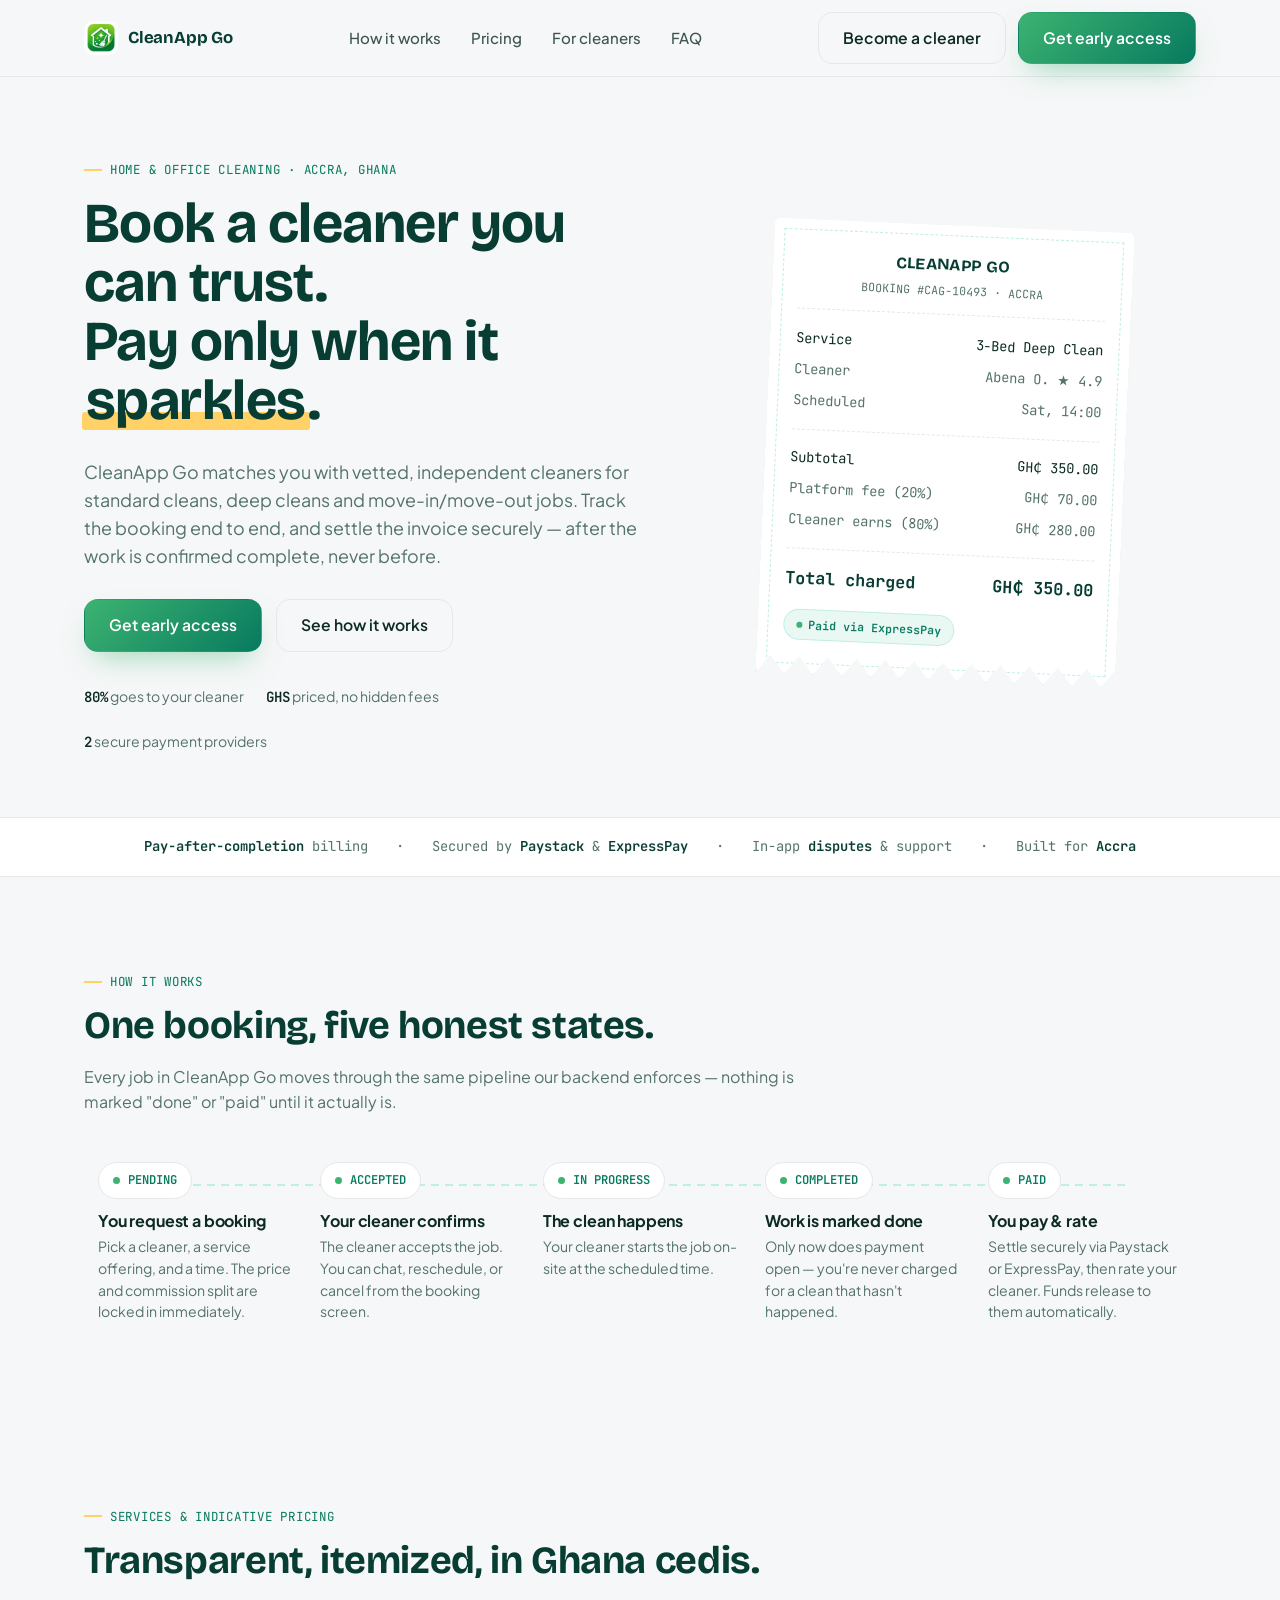
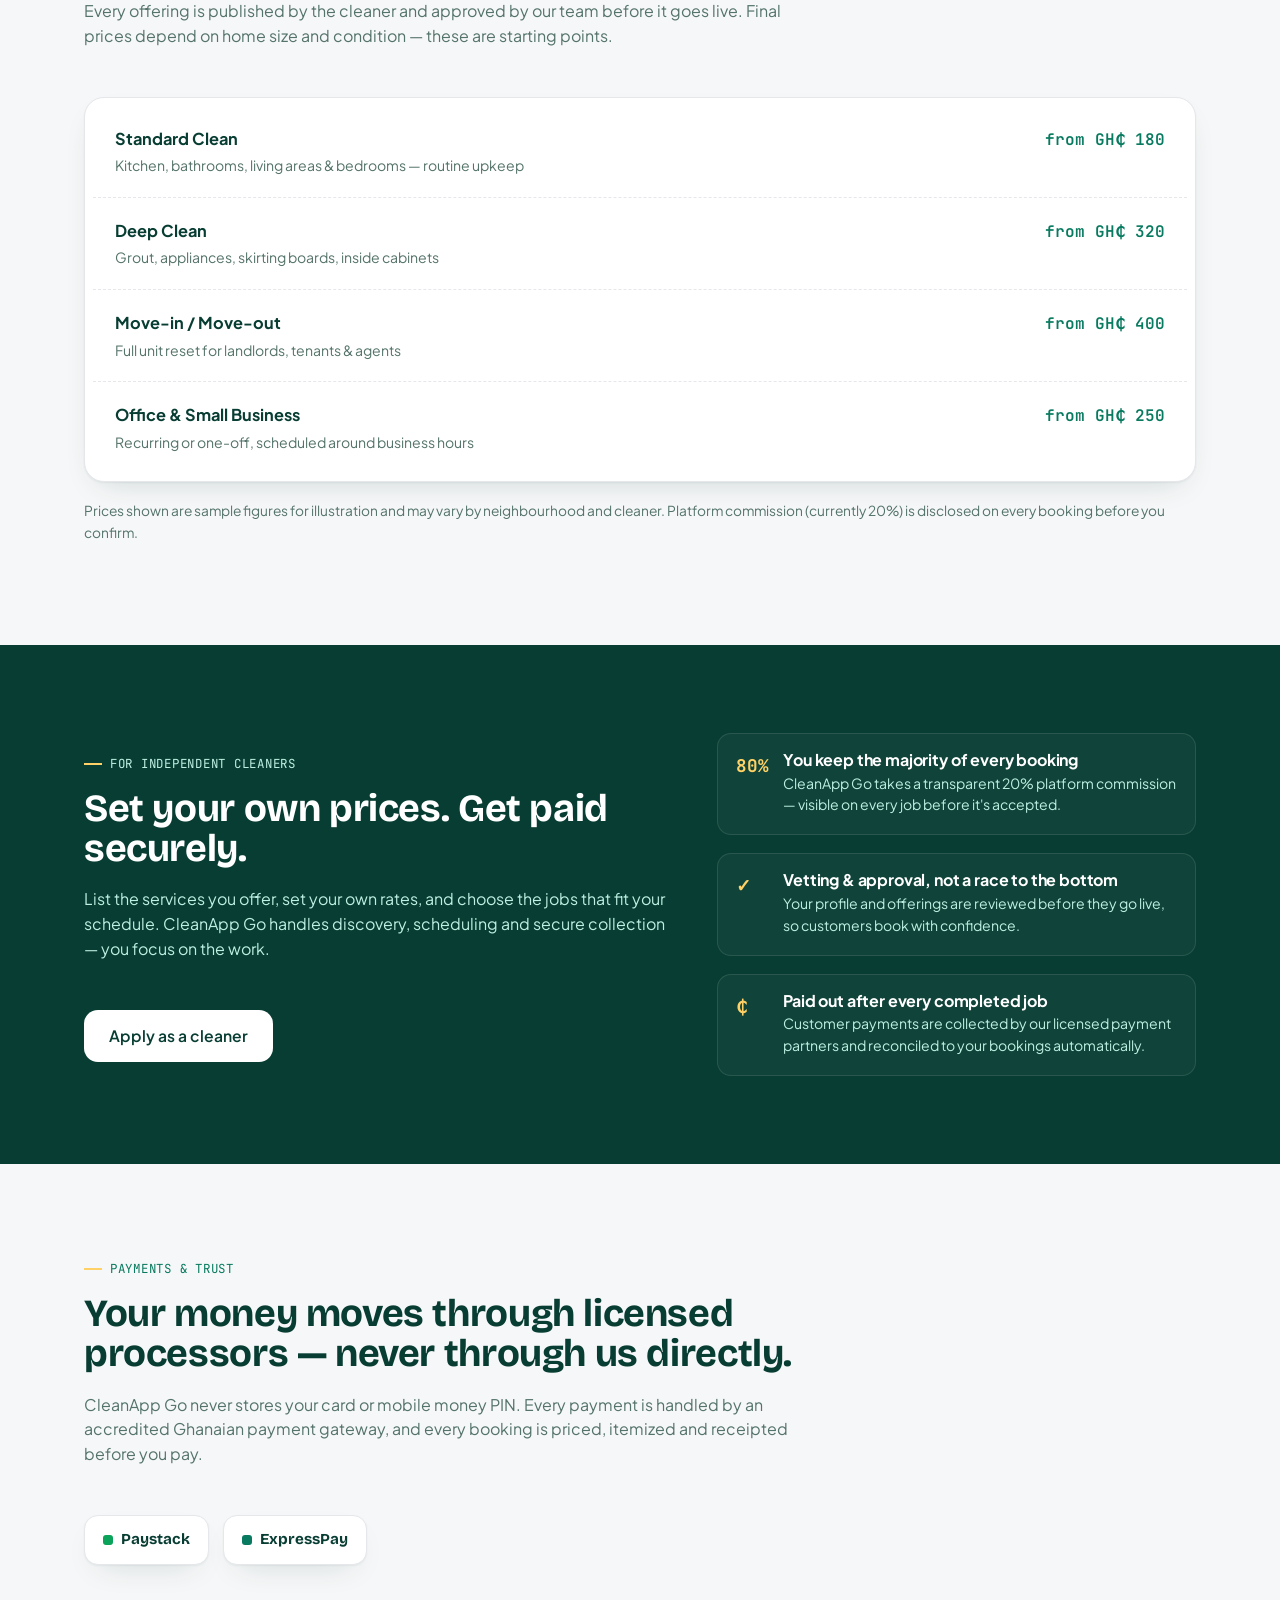
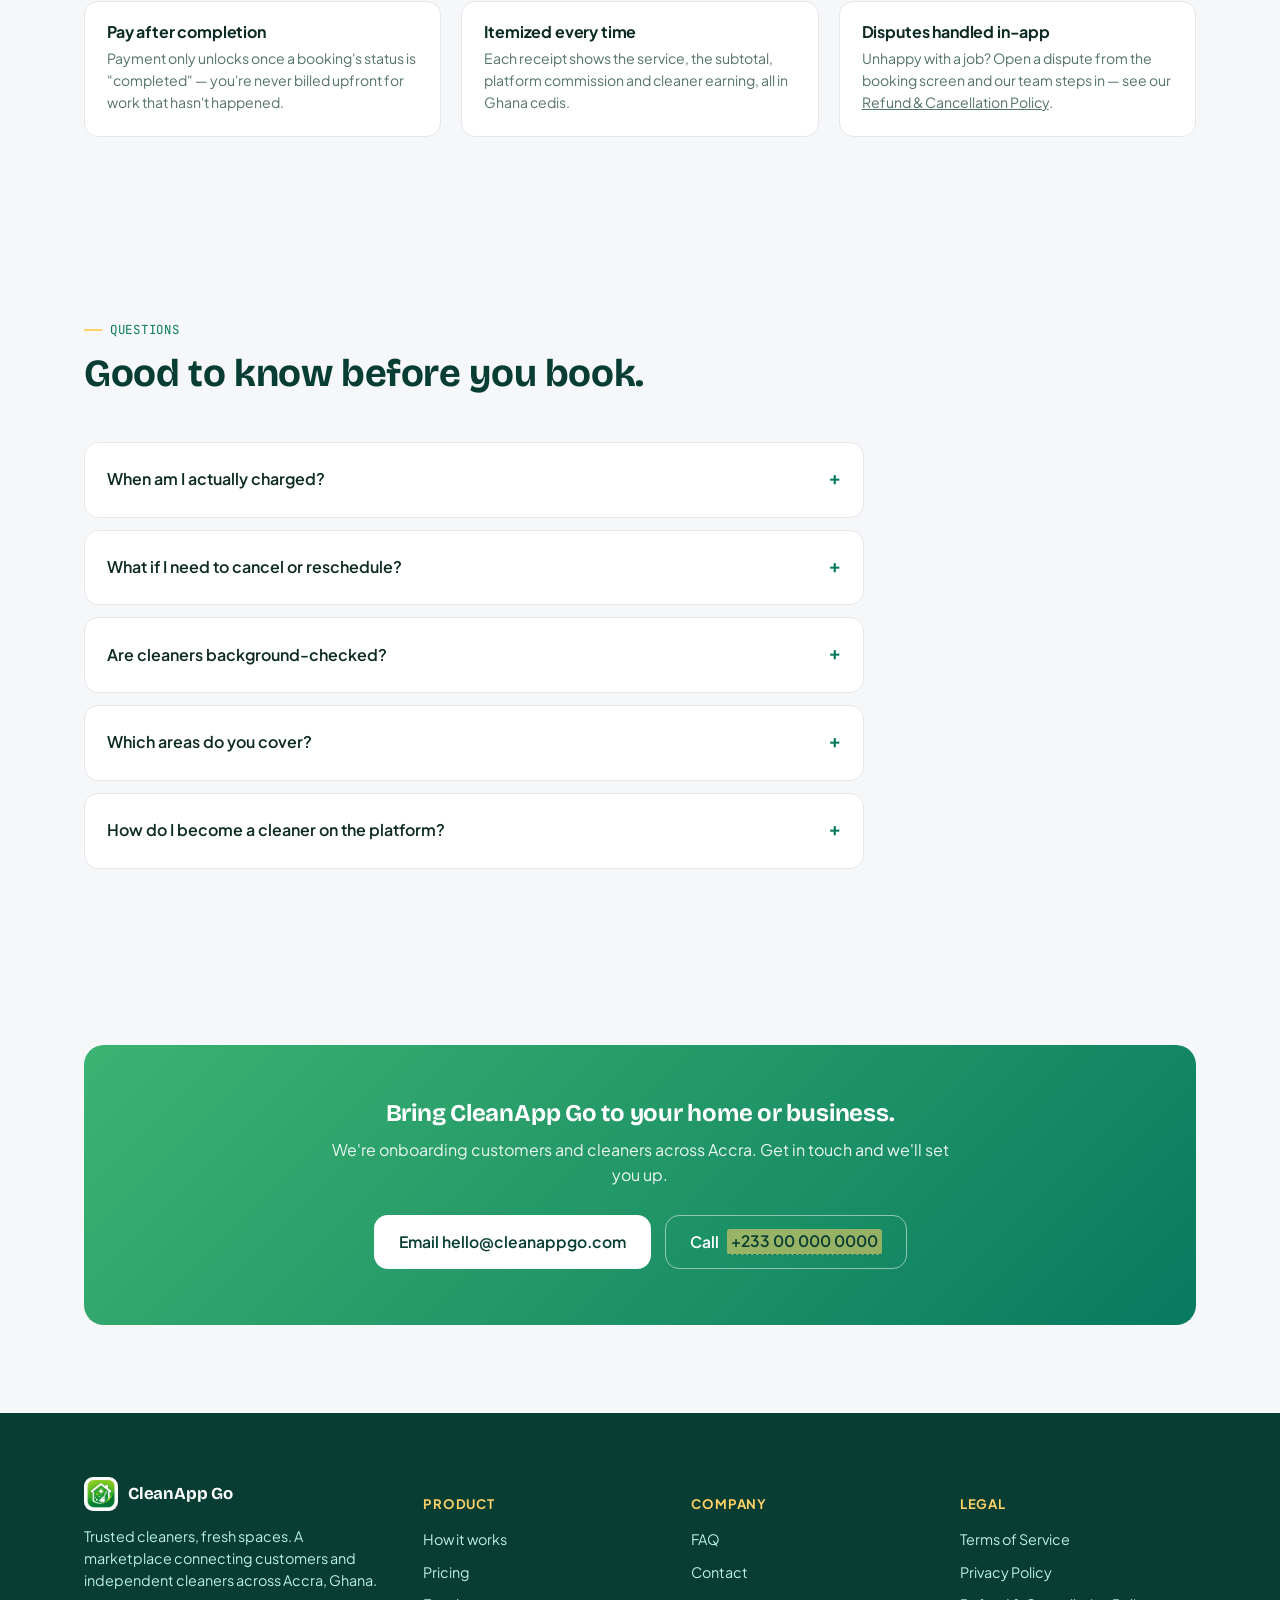
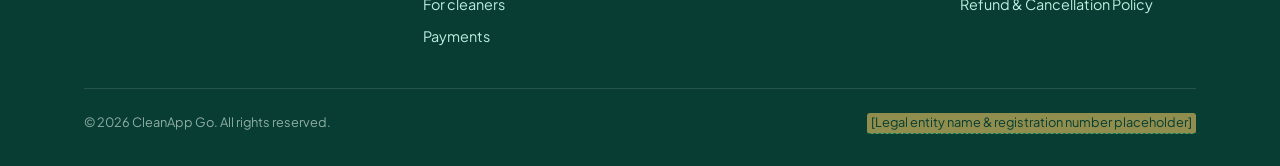
==== index.html @ 1f4bb3fb "first commit" ====
<!doctype html>
<html lang="en">
<head>
<meta charset="utf-8" />
<meta name="viewport" content="width=device-width, initial-scale=1" />
<title>CleanApp Go — Trusted cleaners, fresh spaces in Accra</title>
<meta name="description" content="CleanApp Go connects Accra homes and offices with vetted, independent cleaners. Book in minutes, track the job, and pay securely by Paystack or ExpressPay only once it's done." />

<link rel="icon" type="image/x-icon" href="/icons/favicon.ico" />
<link rel="icon" type="image/png" sizes="32x32" href="/icons/favicon-32x32.png" />
<link rel="icon" type="image/png" sizes="16x16" href="/icons/favicon-16x16.png" />
<link rel="apple-touch-icon" sizes="180x180" href="/icons/apple-touch-icon.png" />
<link rel="manifest" href="/icons/site.webmanifest" />
<meta name="theme-color" content="#073D32" />

<meta property="og:type" content="website" />
<meta property="og:title" content="CleanApp Go — Trusted cleaners, fresh spaces in Accra" />
<meta property="og:description" content="Book vetted, independent cleaners in Accra. Pay securely by Paystack or ExpressPay only after the job is confirmed done." />
<meta property="og:image" content="/icons/og-image.jpg" />
<meta name="twitter:card" content="summary_large_image" />

<link rel="preconnect" href="https://fonts.googleapis.com" />
<link rel="preconnect" href="https://fonts.gstatic.com" crossorigin />
<link href="https://fonts.googleapis.com/css2?family=Bricolage+Grotesque:opsz,wght@12..96,400..800&family=Plus+Jakarta+Sans:wght@400;500;600;700;800&family=JetBrains+Mono:wght@500;600&display=swap" rel="stylesheet" />
<link rel="stylesheet" href="/css/style.css" />
</head>
<body>

<header class="site-nav">
  <div class="wrap">
    <a class="brand" href="/">
      <img src="/icons/android-chrome-192x192.png" alt="" width="34" height="34" />
      <span class="brand-word">CleanApp Go</span>
    </a>
    <nav aria-label="Primary">
      <ul class="nav-links">
        <li><a href="#how-it-works">How it works</a></li>
        <li><a href="#pricing">Pricing</a></li>
        <li><a href="#for-cleaners">For cleaners</a></li>
        <li><a href="#faq">FAQ</a></li>
      </ul>
    </nav>
    <div class="nav-actions">
      <a class="btn btn-ghost" href="#contact">Become a cleaner</a>
      <a class="btn btn-primary" href="#contact">Get early access</a>
      <button class="nav-toggle" aria-label="Toggle menu" aria-expanded="false">
        <span></span>
      </button>
    </div>
  </div>
</header>

<main>

  <!-- ============ HERO ============ -->
  <section class="hero">
    <div class="wrap">
      <div class="hero-copy">
        <p class="eyebrow">Home &amp; office cleaning · Accra, Ghana</p>
        <h1><span class="line">Book a cleaner you can trust.</span> <span class="line">Pay only when it <mark>sparkles</mark>.</span></h1>
        <p class="hero-sub">
          CleanApp Go matches you with vetted, independent cleaners for standard cleans, deep
          cleans and move-in/move-out jobs. Track the booking end to end, and settle the invoice
          securely — after the work is confirmed complete, never before.
        </p>
        <div class="hero-ctas">
          <a class="btn btn-primary" href="#contact">Get early access</a>
          <a class="btn btn-ghost" href="#how-it-works">See how it works</a>
        </div>
        <div class="hero-meta">
          <span><strong>80%</strong> goes to your cleaner</span>
          <span><strong>GHS</strong> priced, no hidden fees</span>
          <span><strong>2</strong> secure payment providers</span>
        </div>
      </div>

      <div class="receipt-stage">
        <div class="receipt-wipe" aria-hidden="true"></div>
        <div class="receipt" role="img" aria-label="Sample CleanApp Go booking receipt showing a deep clean service, itemized platform commission and cleaner earning, totalling 350 Ghana cedis, marked paid via ExpressPay.">
          <div class="receipt-head">
            <div class="r-brand">CLEANAPP GO</div>
            <div class="r-id">BOOKING #CAG-10493 · ACCRA</div>
          </div>

          <div class="receipt-row"><span>Service</span><span>3-Bed Deep Clean</span></div>
          <div class="receipt-row muted"><span>Cleaner</span><span>Abena O. ★ 4.9</span></div>
          <div class="receipt-row muted"><span>Scheduled</span><span>Sat, 14:00</span></div>

          <hr class="receipt-divider" />

          <div class="receipt-row"><span>Subtotal</span><span>GH₵ 350.00</span></div>
          <div class="receipt-row muted"><span>Platform fee (20%)</span><span>GH₵ 70.00</span></div>
          <div class="receipt-row muted"><span>Cleaner earns (80%)</span><span>GH₵ 280.00</span></div>

          <hr class="receipt-divider" />

          <div class="receipt-total"><span>Total charged</span><span>GH₵ 350.00</span></div>

          <div class="receipt-stamp"><span class="dot"></span> Paid via ExpressPay</div>
        </div>
      </div>
    </div>
  </section>

  <div class="trust-strip">
    <div class="wrap">
      <span><strong>Pay-after-completion</strong> billing</span>
      <span>·</span>
      <span>Secured by <strong>Paystack</strong> &amp; <strong>ExpressPay</strong></span>
      <span>·</span>
      <span>In-app <strong>disputes</strong> &amp; support</span>
      <span>·</span>
      <span>Built for <strong>Accra</strong></span>
    </div>
  </div>

  <!-- ============ HOW IT WORKS — the real booking pipeline ============ -->
  <section id="how-it-works">
    <div class="wrap">
      <div class="section-head">
        <p class="eyebrow">How it works</p>
        <h2>One booking, five honest states.</h2>
        <p class="muted">
          Every job in CleanApp Go moves through the same pipeline our backend enforces —
          nothing is marked "done" or "paid" until it actually is.
        </p>
      </div>

      <div class="pipeline">
        <div class="pipe-step">
          <span class="pipe-chip"><span class="dot"></span>PENDING</span>
          <h3>You request a booking</h3>
          <p>Pick a cleaner, a service offering, and a time. The price and commission split are locked in immediately.</p>
        </div>
        <div class="pipe-step">
          <span class="pipe-chip"><span class="dot"></span>ACCEPTED</span>
          <h3>Your cleaner confirms</h3>
          <p>The cleaner accepts the job. You can chat, reschedule, or cancel from the booking screen.</p>
        </div>
        <div class="pipe-step">
          <span class="pipe-chip"><span class="dot"></span>IN&nbsp;PROGRESS</span>
          <h3>The clean happens</h3>
          <p>Your cleaner starts the job on-site at the scheduled time.</p>
        </div>
        <div class="pipe-step">
          <span class="pipe-chip"><span class="dot"></span>COMPLETED</span>
          <h3>Work is marked done</h3>
          <p>Only now does payment open — you're never charged for a clean that hasn't happened.</p>
        </div>
        <div class="pipe-step">
          <span class="pipe-chip"><span class="dot"></span>PAID</span>
          <h3>You pay &amp; rate</h3>
          <p>Settle securely via Paystack or ExpressPay, then rate your cleaner. Funds release to them automatically.</p>
        </div>
      </div>
    </div>
  </section>

  <!-- ============ SERVICES / PRICING ============ -->
  <section id="pricing">
    <div class="wrap">
      <div class="section-head">
        <p class="eyebrow">Services &amp; indicative pricing</p>
        <h2>Transparent, itemized, in Ghana cedis.</h2>
        <p class="muted">
          Every offering is published by the cleaner and approved by our team before it goes
          live. Final prices depend on home size and condition — these are starting points.
        </p>
      </div>

      <div class="services-card">
        <div class="service-line">
          <div>
            <div class="name">Standard Clean</div>
            <div class="desc">Kitchen, bathrooms, living areas &amp; bedrooms — routine upkeep</div>
          </div>
          <div class="price">from GH₵ 180</div>
        </div>
        <div class="service-line">
          <div>
            <div class="name">Deep Clean</div>
            <div class="desc">Grout, appliances, skirting boards, inside cabinets</div>
          </div>
          <div class="price">from GH₵ 320</div>
        </div>
        <div class="service-line">
          <div>
            <div class="name">Move-in / Move-out</div>
            <div class="desc">Full unit reset for landlords, tenants &amp; agents</div>
          </div>
          <div class="price">from GH₵ 400</div>
        </div>
        <div class="service-line">
          <div>
            <div class="name">Office &amp; Small Business</div>
            <div class="desc">Recurring or one-off, scheduled around business hours</div>
          </div>
          <div class="price">from GH₵ 250</div>
        </div>
      </div>
      <p class="price-note">Prices shown are sample figures for illustration and may vary by neighbourhood and cleaner. Platform commission (currently 20%) is disclosed on every booking before you confirm.</p>
    </div>
  </section>

  <!-- ============ FOR CLEANERS ============ -->
  <section id="for-cleaners" class="band-dark">
    <div class="wrap">
      <div class="cleaner-grid">
        <div>
          <div class="section-head">
            <p class="eyebrow" style="color:#BEEFE2">For independent cleaners</p>
            <h2>Set your own prices. Get paid securely.</h2>
            <p class="muted">
              List the services you offer, set your own rates, and choose the jobs that fit your
              schedule. CleanApp Go handles discovery, scheduling and secure collection — you
              focus on the work.
            </p>
          </div>
          <a class="btn btn-light" href="#contact">Apply as a cleaner</a>
        </div>
        <div class="cleaner-points">
          <div class="cleaner-point">
            <span class="fig">80%</span>
            <div>
              <h3>You keep the majority of every booking</h3>
              <p>CleanApp Go takes a transparent 20% platform commission — visible on every job before it's accepted.</p>
            </div>
          </div>
          <div class="cleaner-point">
            <span class="fig">✓</span>
            <div>
              <h3>Vetting &amp; approval, not a race to the bottom</h3>
              <p>Your profile and offerings are reviewed before they go live, so customers book with confidence.</p>
            </div>
          </div>
          <div class="cleaner-point">
            <span class="fig">₵</span>
            <div>
              <h3>Paid out after every completed job</h3>
              <p>Customer payments are collected by our licensed payment partners and reconciled to your bookings automatically.</p>
            </div>
          </div>
        </div>
      </div>
    </div>
  </section>

  <!-- ============ PAYMENTS & TRUST ============ -->
  <section id="payments">
    <div class="wrap">
      <div class="section-head">
        <p class="eyebrow">Payments &amp; trust</p>
        <h2>Your money moves through licensed processors — never through us directly.</h2>
        <p class="muted">
          CleanApp Go never stores your card or mobile money PIN. Every payment is handled by an
          accredited Ghanaian payment gateway, and every booking is priced, itemized and
          receipted before you pay.
        </p>
      </div>

      <div class="provider-row">
        <span class="provider-badge"><span class="swatch" style="background:#0BA35A"></span>Paystack</span>
        <span class="provider-badge"><span class="swatch" style="background:#087A5F"></span>ExpressPay</span>
      </div>

      <div class="trust-grid">
        <div class="trust-card">
          <h3>Pay after completion</h3>
          <p>Payment only unlocks once a booking's status is "completed" — you're never billed upfront for work that hasn't happened.</p>
        </div>
        <div class="trust-card">
          <h3>Itemized every time</h3>
          <p>Each receipt shows the service, the subtotal, platform commission and cleaner earning, all in Ghana cedis.</p>
        </div>
        <div class="trust-card">
          <h3>Disputes handled in-app</h3>
          <p>Unhappy with a job? Open a dispute from the booking screen and our team steps in — see our <a href="/refund-policy.html">Refund &amp; Cancellation Policy</a>.</p>
        </div>
      </div>
    </div>
  </section>

  <!-- ============ FAQ ============ -->
  <section id="faq">
    <div class="wrap">
      <div class="section-head">
        <p class="eyebrow">Questions</p>
        <h2>Good to know before you book.</h2>
      </div>

      <div class="faq-list">
        <details class="faq-item">
          <summary>When am I actually charged?</summary>
          <p>Only after your cleaner marks the job "completed." You can review the itemized total in the app before paying via Paystack or ExpressPay.</p>
        </details>
        <details class="faq-item">
          <summary>What if I need to cancel or reschedule?</summary>
          <p>You can cancel or request a new date directly from the booking screen. See our <a href="/refund-policy.html">Refund &amp; Cancellation Policy</a> for the specifics on timing and refunds.</p>
        </details>
        <details class="faq-item">
          <summary>Are cleaners background-checked?</summary>
          <p>Cleaner profiles and the specific services they list are reviewed and approved by our team before they appear to customers. Approval can be revoked for policy violations.</p>
        </details>
        <details class="faq-item">
          <summary>Which areas do you cover?</summary>
          <p>We're onboarding cleaners and customers across Accra, Ghana, starting with the highest-demand neighbourhoods first.</p>
        </details>
        <details class="faq-item">
          <summary>How do I become a cleaner on the platform?</summary>
          <p>Reach out via the contact section below — we'll walk you through profile approval and listing your services.</p>
        </details>
      </div>
    </div>
  </section>

  <!-- ============ FINAL CTA / CONTACT ============ -->
  <section id="contact">
    <div class="wrap">
      <div class="cta-band">
        <h2>Bring CleanApp Go to your home or business.</h2>
        <p>We're onboarding customers and cleaners across Accra. Get in touch and we'll set you up.</p>
        <div class="cta-actions">
          <a class="btn btn-light" href="mailto:hello@cleanappgo.com">Email hello@cleanappgo.com</a>
          <a class="btn btn-ghost" style="border-color:rgba(255,255,255,0.5);color:#fff" href="tel:+233000000000">Call <span class="placeholder">+233 00 000 0000</span></a>
        </div>
      </div>
    </div>
  </section>

</main>

<footer class="site-footer">
  <div class="wrap">
    <div class="footer-grid">
      <div class="footer-brand">
        <a class="brand" href="/">
          <img src="/icons/android-chrome-192x192.png" alt="" width="34" height="34" />
          <span class="brand-word">CleanApp Go</span>
        </a>
        <p>Trusted cleaners, fresh spaces. A marketplace connecting customers and independent cleaners across Accra, Ghana.</p>
      </div>
      <div class="footer-col">
        <h4>Product</h4>
        <ul>
          <li><a href="#how-it-works">How it works</a></li>
          <li><a href="#pricing">Pricing</a></li>
          <li><a href="#for-cleaners">For cleaners</a></li>
          <li><a href="#payments">Payments</a></li>
        </ul>
      </div>
      <div class="footer-col">
        <h4>Company</h4>
        <ul>
          <li><a href="#faq">FAQ</a></li>
          <li><a href="#contact">Contact</a></li>
        </ul>
      </div>
      <div class="footer-col">
        <h4>Legal</h4>
        <ul>
          <li><a href="/terms.html">Terms of Service</a></li>
          <li><a href="/privacy.html">Privacy Policy</a></li>
          <li><a href="/refund-policy.html">Refund &amp; Cancellation Policy</a></li>
        </ul>
      </div>
    </div>
    <div class="footer-bottom">
      <span>© <span id="year">2026</span> CleanApp Go. All rights reserved.</span>
      <span class="placeholder">[Legal entity name &amp; registration number placeholder]</span>
    </div>
  </div>
</footer>

<script src="/js/main.js"></script>
</body>
</html>
---- css/style.css ----
/* ==========================================================================
   CleanApp Go — marketing site
   Tokens derived from the shipped app (lib/core/theme/app_theme.dart,
   lib/core/widgets/cleanapp_go_logo.dart, lib/app/router.dart splash bg).
   ========================================================================== */

:root {
  --forest-950: #073d32;
  --forest-900: #0d2b24;
  --brand-500: #3cb371;
  --brand-600: #219a63;
  --teal-700: #087a5f;
  --sage-500: #54736a;
  --mist-50: #f6f7f8;
  --white: #ffffff;
  --mint-100: #eaf8f3;
  --mint-200: #beefe2;
  --gold-400: #ffd166;
  --line: #e5e7eb;

  --font-display: "Bricolage Grotesque", "Segoe UI", system-ui, sans-serif;
  --font-body: "Plus Jakarta Sans", "Segoe UI", system-ui, sans-serif;
  --font-mono: "JetBrains Mono", ui-monospace, "Cascadia Code", monospace;

  --radius-lg: 20px;
  --radius-md: 14px;
  --radius-sm: 10px;

  --shadow-card: 0 1px 2px rgba(7, 61, 50, 0.06), 0 12px 32px -16px rgba(7, 61, 50, 0.22);
  --shadow-lift: 0 24px 60px -24px rgba(7, 61, 50, 0.35);

  --container: 1160px;
}

* {
  box-sizing: border-box;
}

html {
  scroll-behavior: smooth;
}

@media (prefers-reduced-motion: reduce) {
  html {
    scroll-behavior: auto;
  }
  * {
    animation-duration: 0.001ms !important;
    animation-iteration-count: 1 !important;
    transition-duration: 0.001ms !important;
    scroll-behavior: auto !important;
  }
}

body {
  margin: 0;
  font-family: var(--font-body);
  color: var(--forest-900);
  background: var(--mist-50);
  line-height: 1.55;
  -webkit-font-smoothing: antialiased;
  overflow-x: hidden;
}

img {
  max-width: 100%;
  display: block;
}

a {
  color: inherit;
}

:focus-visible {
  outline: 3px solid var(--gold-400);
  outline-offset: 2px;
  border-radius: 4px;
}

h1, h2, h3 {
  font-family: var(--font-display);
  font-weight: 700;
  line-height: 1.05;
  letter-spacing: -0.01em;
  margin: 0 0 0.5em;
}

p {
  margin: 0 0 1em;
}

.wrap {
  width: 100%;
  max-width: var(--container);
  margin: 0 auto;
  padding: 0 24px;
}

.muted {
  color: var(--sage-500);
}

.eyebrow {
  display: inline-flex;
  align-items: center;
  gap: 8px;
  font-family: var(--font-mono);
  font-size: 0.78rem;
  letter-spacing: 0.06em;
  text-transform: uppercase;
  color: var(--teal-700);
  margin-bottom: 14px;
}

.eyebrow::before {
  content: "";
  width: 18px;
  height: 2px;
  background: var(--gold-400);
  display: inline-block;
}

/* ---------- buttons ---------- */

.btn {
  display: inline-flex;
  align-items: center;
  justify-content: center;
  gap: 8px;
  padding: 13px 24px;
  border-radius: var(--radius-md);
  font-family: var(--font-body);
  font-weight: 600;
  font-size: 0.98rem;
  text-decoration: none;
  border: 1px solid transparent;
  cursor: pointer;
  transition: transform 0.15s ease, box-shadow 0.15s ease, background 0.15s ease;
}

.btn:hover {
  transform: translateY(-1px);
}

.btn-primary {
  background: linear-gradient(135deg, var(--brand-500), var(--teal-700));
  color: var(--white);
  box-shadow: 0 14px 30px -12px rgba(60, 179, 113, 0.55);
}

.btn-primary:hover {
  box-shadow: 0 18px 36px -12px rgba(60, 179, 113, 0.65);
}

.btn-ghost {
  background: transparent;
  border-color: var(--line);
  color: var(--forest-900);
}

.btn-ghost:hover {
  border-color: var(--brand-500);
  color: var(--teal-700);
}

.btn-light {
  background: var(--white);
  color: var(--forest-950);
}

.btn-light:hover {
  box-shadow: var(--shadow-card);
}

/* ---------- nav ---------- */

.site-nav {
  position: sticky;
  top: 0;
  z-index: 40;
  background: rgba(246, 247, 248, 0.85);
  backdrop-filter: blur(10px);
  border-bottom: 1px solid var(--line);
}

.site-nav .wrap {
  display: flex;
  align-items: center;
  justify-content: space-between;
  height: 76px;
}

.brand {
  display: flex;
  align-items: center;
  gap: 10px;
  text-decoration: none;
  color: var(--forest-950);
}

.brand img {
  width: 34px;
  height: 34px;
  border-radius: 9px;
}

.brand-word {
  font-family: var(--font-display);
  font-weight: 700;
  font-size: 1.05rem;
  letter-spacing: -0.01em;
}

.nav-links {
  display: flex;
  align-items: center;
  gap: 30px;
  list-style: none;
  margin: 0;
  padding: 0;
  font-size: 0.94rem;
  font-weight: 500;
}

.nav-links a {
  text-decoration: none;
  color: var(--forest-900);
  opacity: 0.8;
}

.nav-links a:hover {
  opacity: 1;
  color: var(--teal-700);
}

.nav-actions {
  display: flex;
  align-items: center;
  gap: 12px;
}

.nav-toggle {
  display: none;
  background: none;
  border: 1px solid var(--line);
  border-radius: var(--radius-sm);
  width: 42px;
  height: 42px;
  align-items: center;
  justify-content: center;
  cursor: pointer;
}

.nav-toggle span,
.nav-toggle span::before,
.nav-toggle span::after {
  content: "";
  display: block;
  width: 18px;
  height: 2px;
  background: var(--forest-900);
  position: relative;
  transition: transform 0.2s ease;
}

.nav-toggle span::before {
  position: absolute;
  top: -6px;
}

.nav-toggle span::after {
  position: absolute;
  top: 6px;
}

/* ---------- hero ---------- */

.hero {
  padding: 76px 0 64px;
  overflow: hidden;
}

.hero .wrap {
  display: grid;
  grid-template-columns: 1.05fr 0.95fr;
  gap: 56px;
  align-items: center;
}

.hero h1 {
  font-size: clamp(2rem, 4.4vw, 3.6rem);
  color: var(--forest-950);
}

.hero h1 .line {
  display: block;
}

.hero h1 mark {
  background: none;
  color: inherit;
  position: relative;
  padding: 0 2px;
}

.hero h1 mark::after {
  content: "";
  position: absolute;
  left: -2px;
  right: -2px;
  bottom: 4px;
  height: 0.32em;
  background: var(--gold-400);
  z-index: -1;
  border-radius: 3px;
}

.hero-sub {
  font-size: 1.12rem;
  color: var(--sage-500);
  max-width: 46ch;
  margin-bottom: 30px;
}

.hero-ctas {
  display: flex;
  gap: 14px;
  flex-wrap: wrap;
  margin-bottom: 34px;
}

.hero-meta {
  display: flex;
  gap: 22px;
  flex-wrap: wrap;
  font-size: 0.88rem;
  color: var(--sage-500);
}

.hero-meta strong {
  color: var(--forest-900);
  font-family: var(--font-mono);
  font-weight: 600;
}

/* ---------- the receipt (signature element) ---------- */

.receipt-stage {
  position: relative;
  width: min(408px, 100%);
  margin: 0 auto;
  padding: 24px;
  overflow: hidden;
  border-radius: 10px;
}

.receipt {
  position: relative;
  z-index: 1;
  width: min(360px, 100%);
  background: var(--white);
  border-radius: 6px;
  padding: 28px 26px 34px;
  box-shadow: var(--shadow-lift);
  transform: rotate(2.5deg);
  font-family: var(--font-mono);
  clip-path: polygon(
    0% 0%, 100% 0%, 100% 96%,
    96% 100%, 92% 96%, 88% 100%, 84% 96%, 80% 100%, 76% 96%, 72% 100%,
    68% 96%, 64% 100%, 60% 96%, 56% 100%, 52% 96%, 48% 100%, 44% 96%,
    40% 100%, 36% 96%, 32% 100%, 28% 96%, 24% 100%, 20% 96%, 16% 100%,
    12% 96%, 8% 100%, 4% 96%, 0% 100%
  );
}

.receipt::before {
  content: "";
  position: absolute;
  inset: 10px;
  border: 1px dashed var(--mint-200);
  pointer-events: none;
}

.receipt-head {
  text-align: center;
  border-bottom: 1px dashed var(--line);
  padding-bottom: 14px;
  margin-bottom: 14px;
}

.receipt-head .r-brand {
  font-family: var(--font-display);
  font-weight: 700;
  font-size: 1rem;
  color: var(--forest-950);
  letter-spacing: 0.02em;
}

.receipt-head .r-id {
  font-size: 0.72rem;
  color: var(--sage-500);
  margin-top: 4px;
}

.receipt-row {
  display: flex;
  justify-content: space-between;
  gap: 12px;
  font-size: 0.86rem;
  padding: 5px 0;
  color: var(--forest-900);
}

.receipt-row.muted {
  color: var(--sage-500);
}

.receipt-divider {
  border: none;
  border-top: 1px dashed var(--line);
  margin: 12px 0;
}

.receipt-total {
  display: flex;
  justify-content: space-between;
  font-size: 1.05rem;
  font-weight: 700;
  color: var(--forest-950);
  padding-top: 4px;
}

.receipt-stamp {
  margin-top: 18px;
  display: inline-flex;
  align-items: center;
  gap: 6px;
  padding: 6px 12px;
  border-radius: 999px;
  background: var(--mint-100);
  color: var(--teal-700);
  font-size: 0.72rem;
  font-weight: 600;
  border: 1px solid var(--mint-200);
}

.receipt-stamp .dot {
  width: 6px;
  height: 6px;
  border-radius: 50%;
  background: var(--brand-500);
}

.receipt-wipe {
  position: absolute;
  top: -8%;
  bottom: -8%;
  left: -25%;
  width: 75%;
  z-index: 2;
  background: linear-gradient(135deg, var(--brand-500), var(--teal-700));
  clip-path: polygon(0 0, 82% 0, 100% 100%, 18% 100%);
  transform: translateX(0%);
  transition: transform 0.9s cubic-bezier(0.65, 0, 0.35, 1);
  pointer-events: none;
}

.receipt-stage.is-revealed .receipt-wipe {
  transform: translateX(230%);
}

@media (prefers-reduced-motion: reduce) {
  .receipt-wipe {
    display: none;
  }
}

/* ---------- trust strip ---------- */

.trust-strip {
  border-top: 1px solid var(--line);
  border-bottom: 1px solid var(--line);
  background: var(--white);
}

.trust-strip .wrap {
  display: flex;
  flex-wrap: wrap;
  gap: 10px 28px;
  padding: 18px 24px;
  justify-content: center;
  font-size: 0.86rem;
  color: var(--sage-500);
  font-family: var(--font-mono);
}

.trust-strip strong {
  color: var(--forest-950);
  font-weight: 600;
}

/* ---------- generic section scaffolding ---------- */

section {
  padding: 88px 0;
}

.section-head {
  max-width: 62ch;
  margin-bottom: 48px;
}

.section-head.center {
  margin-left: auto;
  margin-right: auto;
  text-align: center;
}

.section-head h2 {
  font-size: clamp(1.9rem, 3vw, 2.5rem);
  color: var(--forest-950);
}

/* ---------- how it works: real status pipeline ---------- */

.pipeline {
  display: grid;
  grid-template-columns: repeat(5, 1fr);
  gap: 0;
  position: relative;
}

.pipeline::before {
  content: "";
  position: absolute;
  top: 22px;
  left: 6%;
  right: 6%;
  height: 2px;
  background: repeating-linear-gradient(to right, var(--mint-200) 0 8px, transparent 8px 14px);
}

.pipe-step {
  position: relative;
  padding: 0 14px;
  text-align: left;
}

.pipe-chip {
  display: inline-flex;
  align-items: center;
  gap: 8px;
  background: var(--white);
  border: 1px solid var(--line);
  border-radius: 999px;
  padding: 8px 14px;
  font-family: var(--font-mono);
  font-size: 0.76rem;
  font-weight: 600;
  color: var(--teal-700);
  margin-bottom: 14px;
  position: relative;
  z-index: 1;
}

.pipe-chip .dot {
  width: 7px;
  height: 7px;
  border-radius: 50%;
  background: var(--brand-500);
}

.pipe-step h3 {
  font-size: 1rem;
  font-family: var(--font-body);
  font-weight: 700;
  margin-bottom: 6px;
}

.pipe-step p {
  font-size: 0.88rem;
  color: var(--sage-500);
  margin-bottom: 0;
}

/* ---------- pricing / services (receipt line items) ---------- */

.services-card {
  background: var(--white);
  border: 1px solid var(--line);
  border-radius: var(--radius-lg);
  padding: 8px;
  box-shadow: var(--shadow-card);
}

.service-line {
  display: flex;
  justify-content: space-between;
  align-items: baseline;
  gap: 16px;
  padding: 20px 22px;
  border-bottom: 1px dashed var(--line);
}

.service-line:last-child {
  border-bottom: none;
}

.service-line .name {
  font-weight: 700;
  font-size: 1.02rem;
  color: var(--forest-950);
  margin-bottom: 4px;
}

.service-line .desc {
  font-size: 0.88rem;
  color: var(--sage-500);
}

.service-line .price {
  font-family: var(--font-mono);
  font-weight: 600;
  color: var(--teal-700);
  white-space: nowrap;
  font-size: 1rem;
}

.price-note {
  margin-top: 18px;
  font-size: 0.86rem;
  color: var(--sage-500);
}

/* ---------- for cleaners (dark band) ---------- */

.band-dark {
  background: var(--forest-950);
  color: var(--mint-100);
}

.band-dark .section-head h2 {
  color: var(--white);
}

.band-dark .section-head p {
  color: var(--mint-200);
}

.cleaner-grid {
  display: grid;
  grid-template-columns: 1.1fr 0.9fr;
  gap: 48px;
  align-items: center;
}

.cleaner-points {
  display: grid;
  gap: 18px;
}

.cleaner-point {
  display: flex;
  gap: 14px;
  padding: 18px;
  background: rgba(255, 255, 255, 0.04);
  border: 1px solid rgba(255, 255, 255, 0.1);
  border-radius: var(--radius-md);
}

.cleaner-point .fig {
  font-family: var(--font-mono);
  font-weight: 700;
  color: var(--gold-400);
  font-size: 1.1rem;
  min-width: 3ch;
}

.cleaner-point h3 {
  font-family: var(--font-body);
  font-size: 1rem;
  margin-bottom: 4px;
  color: var(--white);
}

.cleaner-point p {
  margin: 0;
  font-size: 0.88rem;
  color: var(--mint-200);
}

/* ---------- payments & trust ---------- */

.provider-row {
  display: flex;
  flex-wrap: wrap;
  gap: 14px;
  margin: 28px 0 8px;
}

.provider-badge {
  display: inline-flex;
  align-items: center;
  gap: 8px;
  padding: 12px 18px;
  border-radius: var(--radius-md);
  background: var(--white);
  border: 1px solid var(--line);
  font-weight: 700;
  font-family: var(--font-display);
  font-size: 0.95rem;
  color: var(--forest-950);
  box-shadow: var(--shadow-card);
}

.provider-badge .swatch {
  width: 10px;
  height: 10px;
  border-radius: 3px;
}

.trust-grid {
  display: grid;
  grid-template-columns: repeat(3, 1fr);
  gap: 20px;
  margin-top: 36px;
}

.trust-card {
  background: var(--white);
  border: 1px solid var(--line);
  border-radius: var(--radius-md);
  padding: 22px;
}

.trust-card h3 {
  font-family: var(--font-body);
  font-size: 1rem;
  margin-bottom: 8px;
}

.trust-card p {
  font-size: 0.88rem;
  color: var(--sage-500);
  margin-bottom: 0;
}

/* ---------- FAQ ---------- */

.faq-list {
  display: grid;
  gap: 12px;
  max-width: 780px;
}

.faq-item {
  background: var(--white);
  border: 1px solid var(--line);
  border-radius: var(--radius-md);
  padding: 4px 22px;
}

.faq-item summary {
  cursor: pointer;
  font-weight: 600;
  padding: 18px 0;
  list-style: none;
  display: flex;
  justify-content: space-between;
  align-items: center;
  gap: 12px;
}

.faq-item summary::-webkit-details-marker {
  display: none;
}

.faq-item summary::after {
  content: "+";
  font-family: var(--font-mono);
  font-size: 1.2rem;
  color: var(--teal-700);
  transition: transform 0.2s ease;
}

.faq-item[open] summary::after {
  transform: rotate(45deg);
}

.faq-item p {
  color: var(--sage-500);
  font-size: 0.92rem;
  padding-bottom: 18px;
  margin: 0;
}

/* ---------- final CTA ---------- */

.cta-band {
  background: linear-gradient(135deg, var(--brand-500), var(--teal-700));
  border-radius: var(--radius-lg);
  padding: 56px;
  color: var(--white);
  text-align: center;
}

.cta-band h2 {
  color: var(--white);
  margin-bottom: 12px;
}

.cta-band p {
  color: var(--mint-100);
  max-width: 52ch;
  margin: 0 auto 28px;
}

.cta-actions {
  display: flex;
  justify-content: center;
  gap: 14px;
  flex-wrap: wrap;
}

/* ---------- footer ---------- */

.site-footer {
  background: var(--forest-950);
  color: var(--mint-200);
  padding: 64px 0 32px;
}

.footer-grid {
  display: grid;
  grid-template-columns: 1.3fr 1fr 1fr 1fr;
  gap: 32px;
  padding-bottom: 40px;
  border-bottom: 1px solid rgba(255, 255, 255, 0.12);
}

.footer-brand .brand-word {
  color: var(--white);
}

.footer-brand p {
  font-size: 0.9rem;
  max-width: 32ch;
  margin-top: 14px;
}

.footer-col h4 {
  font-family: var(--font-body);
  font-size: 0.82rem;
  text-transform: uppercase;
  letter-spacing: 0.06em;
  color: var(--gold-400);
  margin-bottom: 14px;
}

.footer-col ul {
  list-style: none;
  margin: 0;
  padding: 0;
  display: grid;
  gap: 10px;
  font-size: 0.9rem;
}

.footer-col a {
  text-decoration: none;
  color: var(--mint-200);
}

.footer-col a:hover {
  color: var(--white);
}

.footer-bottom {
  display: flex;
  justify-content: space-between;
  flex-wrap: wrap;
  gap: 12px;
  padding-top: 24px;
  font-size: 0.8rem;
  color: rgba(234, 248, 243, 0.6);
}

/* ---------- legal pages ---------- */

.legal-page {
  padding: 64px 0 96px;
}

.legal-page .wrap {
  max-width: 820px;
}

.legal-page h1 {
  font-size: clamp(2rem, 4vw, 2.6rem);
  color: var(--forest-950);
}

.legal-updated {
  font-family: var(--font-mono);
  font-size: 0.82rem;
  color: var(--sage-500);
  margin-bottom: 40px;
}

.legal-page h2 {
  font-size: 1.25rem;
  margin-top: 40px;
  color: var(--forest-950);
}

.legal-page p,
.legal-page li {
  color: var(--forest-900);
  font-size: 0.98rem;
}

.legal-page ul {
  padding-left: 1.2em;
}

.callout {
  background: var(--mint-100);
  border: 1px solid var(--mint-200);
  border-radius: var(--radius-md);
  padding: 18px 20px;
  font-size: 0.92rem;
  margin: 24px 0;
}

.placeholder {
  background: rgba(255, 209, 102, 0.55);
  border-bottom: 1px dashed var(--teal-700);
  padding: 0 4px;
  border-radius: 3px;
  color: var(--forest-950) !important;
}

/* ---------- responsive ---------- */

@media (max-width: 900px) {
  .hero .wrap {
    grid-template-columns: 1fr;
  }

  .receipt-stage {
    order: -1;
  }

  .cleaner-grid {
    grid-template-columns: 1fr;
  }

  .trust-grid {
    grid-template-columns: 1fr 1fr;
  }

  .footer-grid {
    grid-template-columns: 1fr 1fr;
  }

  .pipeline {
    grid-template-columns: 1fr;
    gap: 22px;
  }

  .pipeline::before {
    display: none;
  }
}

@media (max-width: 1040px) {
  .nav-actions .btn-ghost {
    display: none;
  }

  .nav-toggle {
    display: flex;
  }

  .nav-links {
    display: none;
    position: absolute;
    top: 100%;
    left: 0;
    right: 0;
    flex-direction: column;
    align-items: stretch;
    gap: 2px;
    background: var(--white);
    border-bottom: 1px solid var(--line);
    padding: 8px 24px 18px;
    box-shadow: var(--shadow-card);
  }

  .nav-links.is-open {
    display: flex;
  }

  .nav-links a {
    padding: 12px 0;
    border-bottom: 1px solid var(--line);
    opacity: 1;
  }

  .nav-links li:last-child a {
    border-bottom: none;
  }

  section {
    padding: 64px 0;
  }

  .trust-grid {
    grid-template-columns: 1fr;
  }

  .footer-grid {
    grid-template-columns: 1fr;
  }

  .cta-band {
    padding: 36px 24px;
  }
}
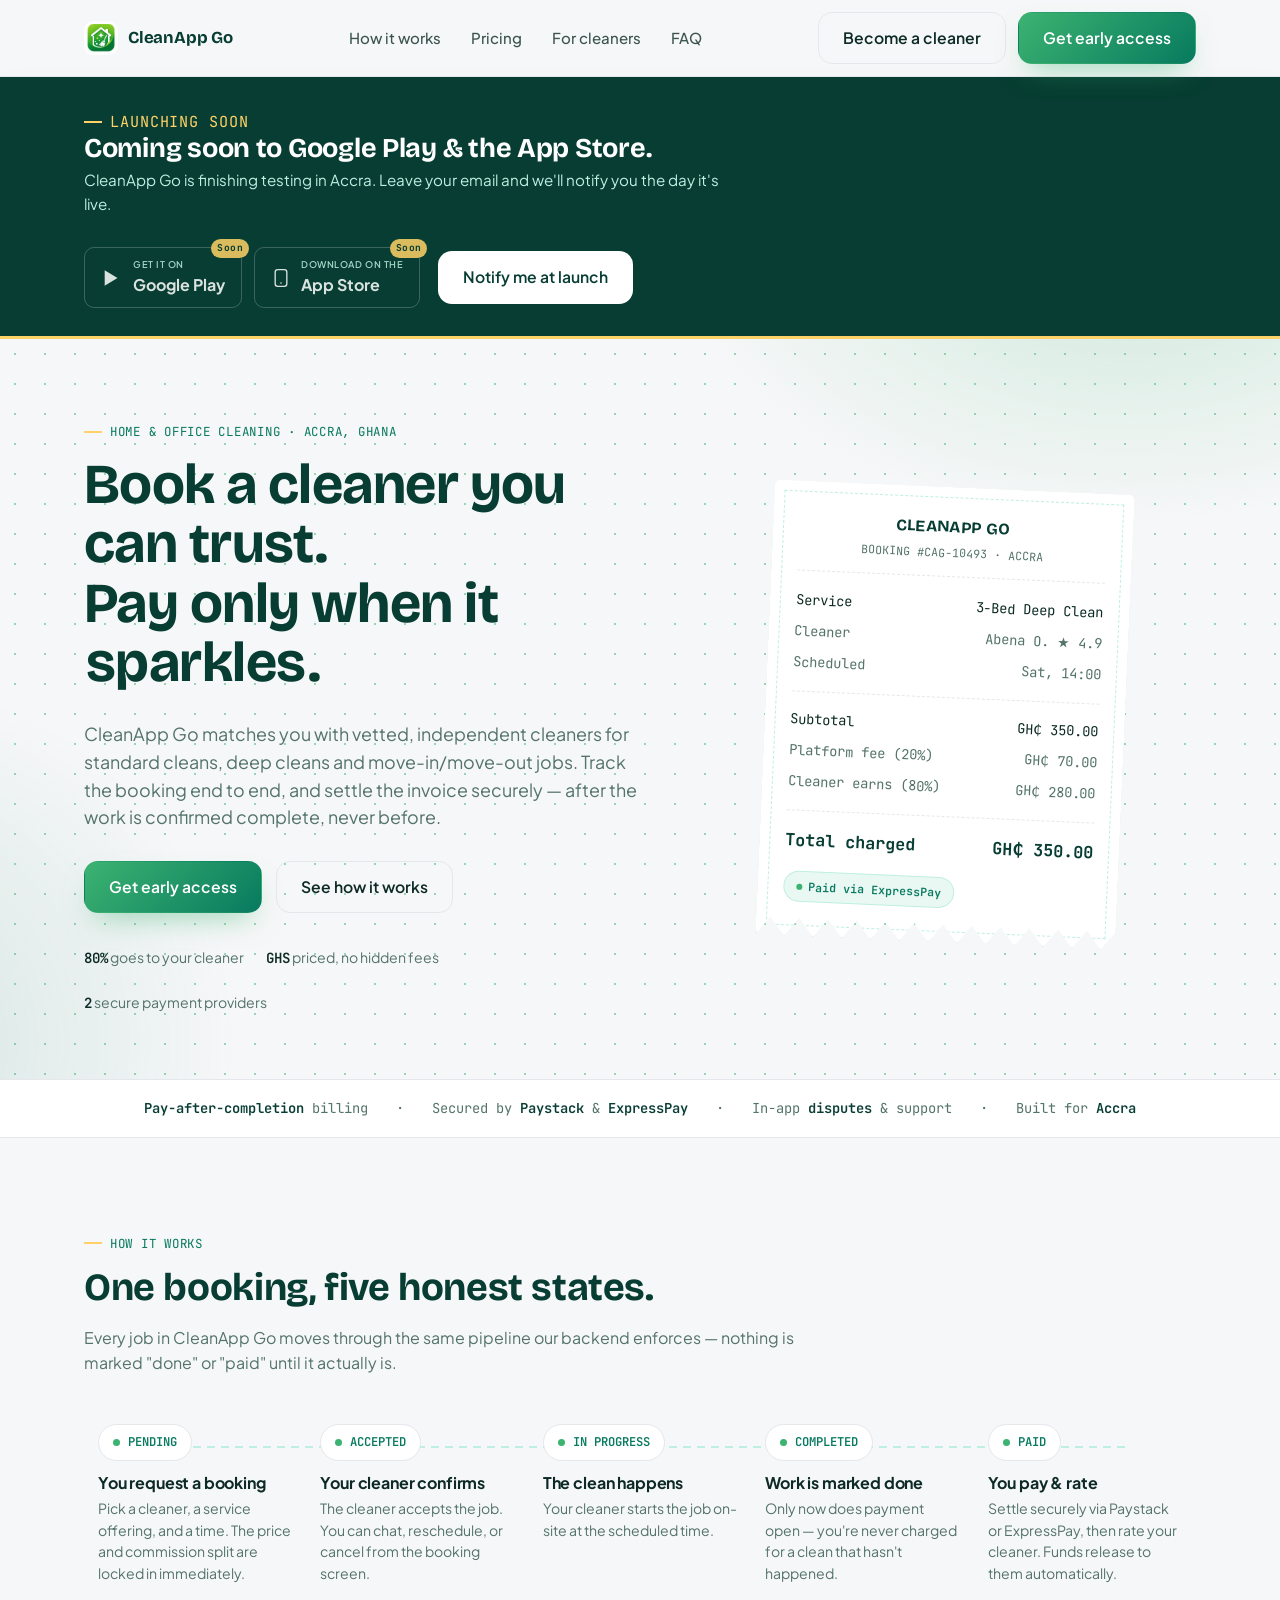
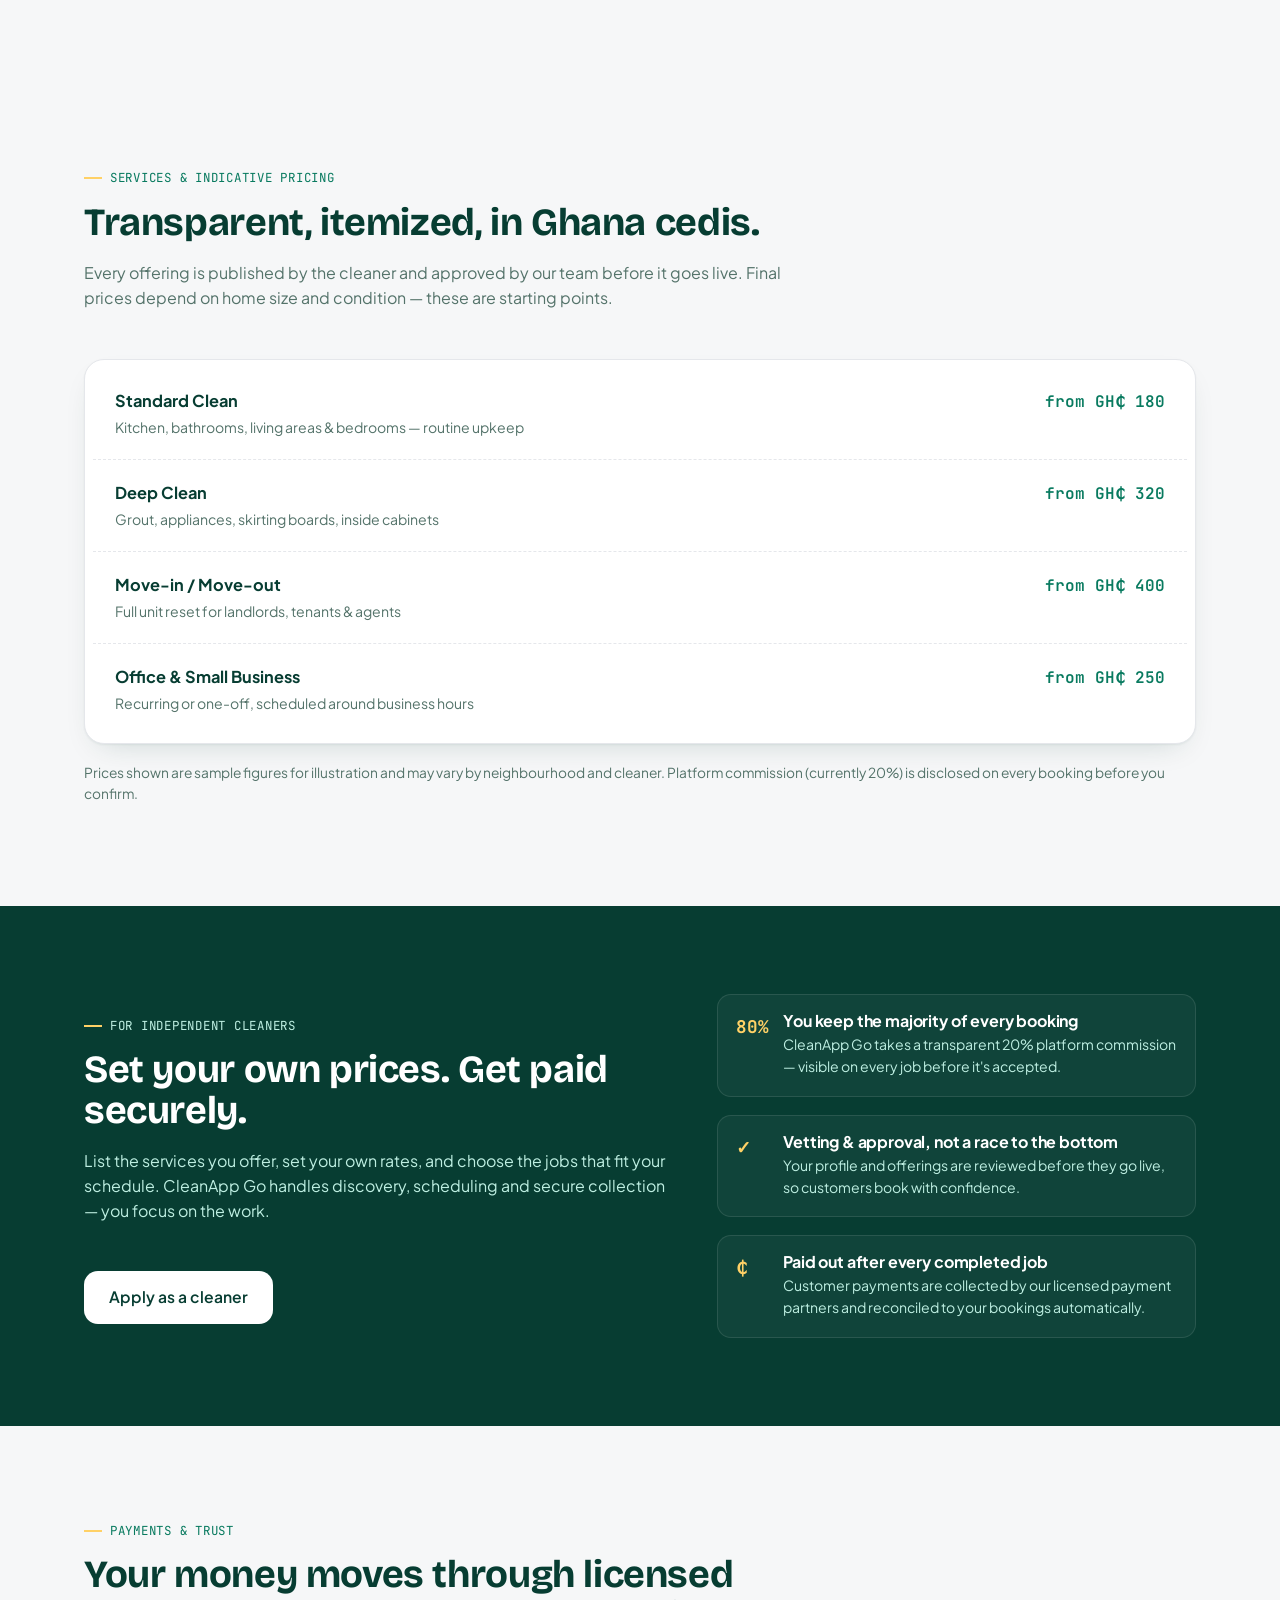
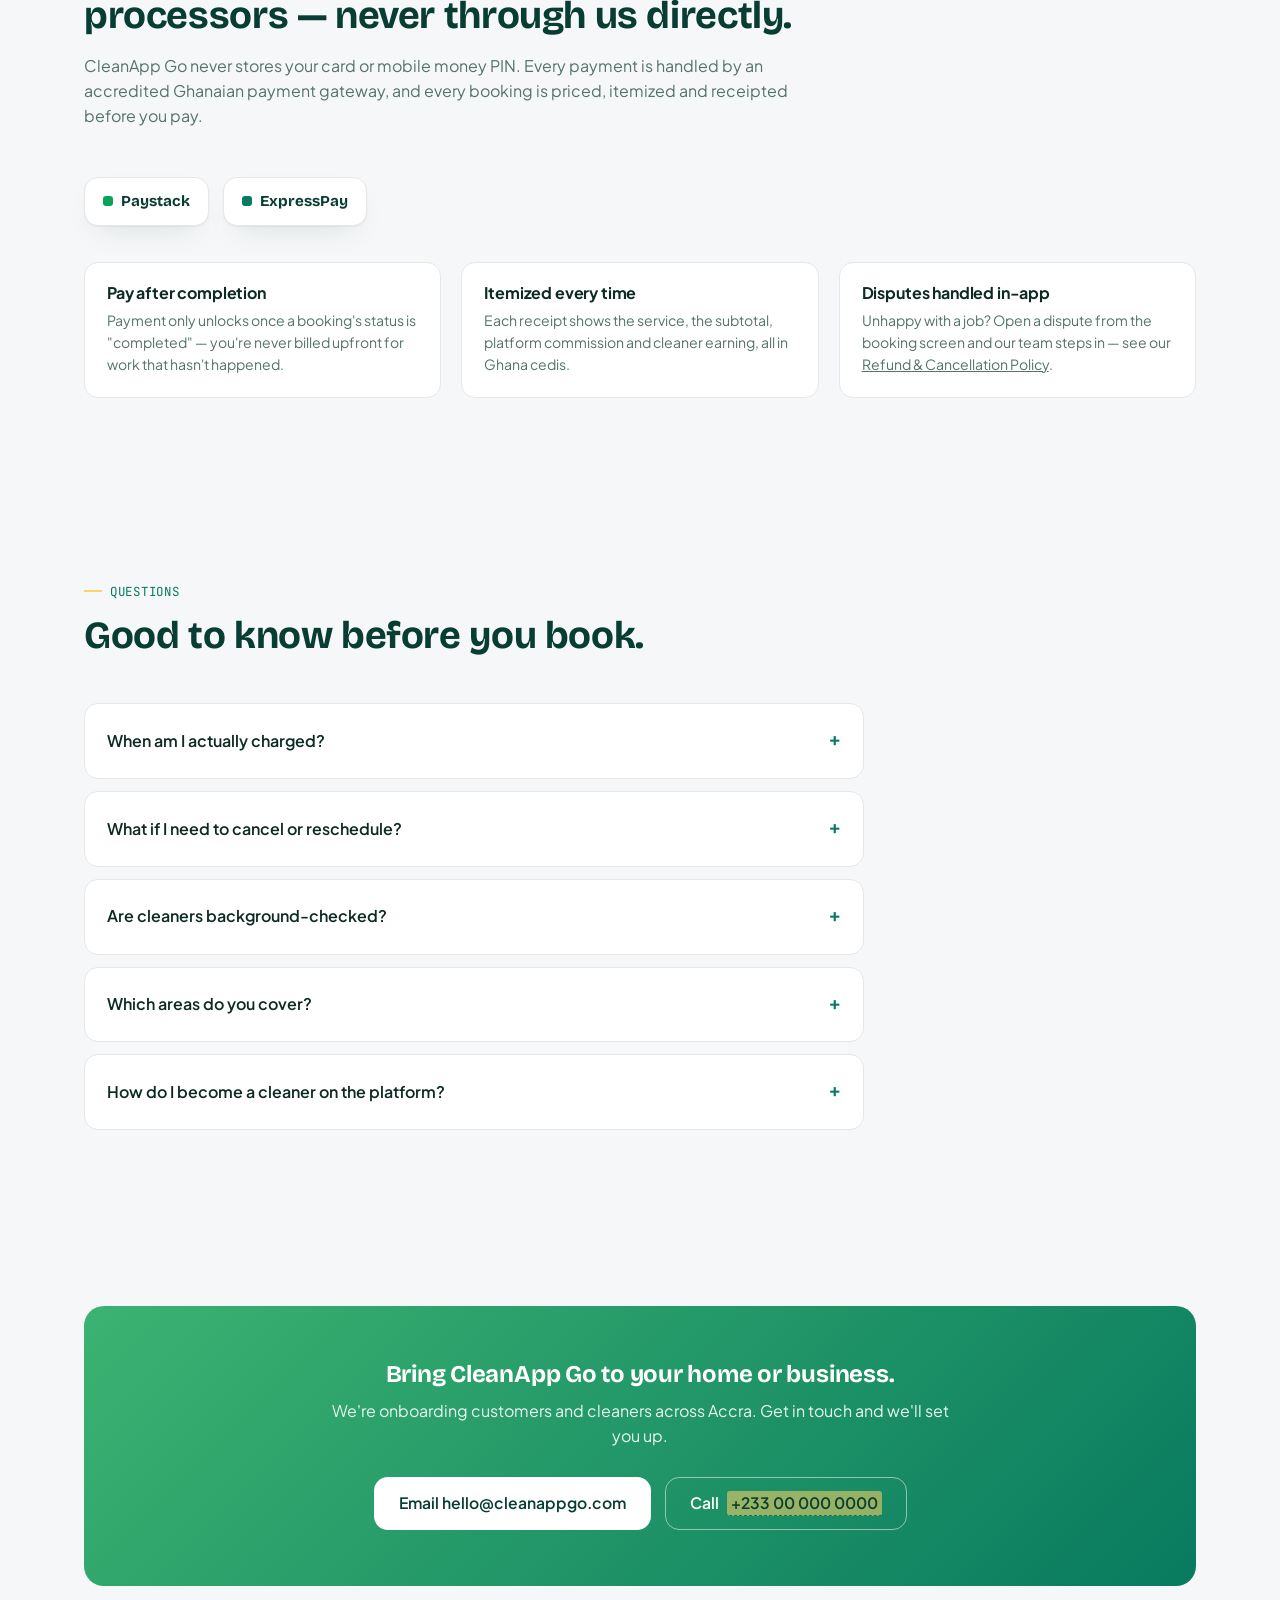
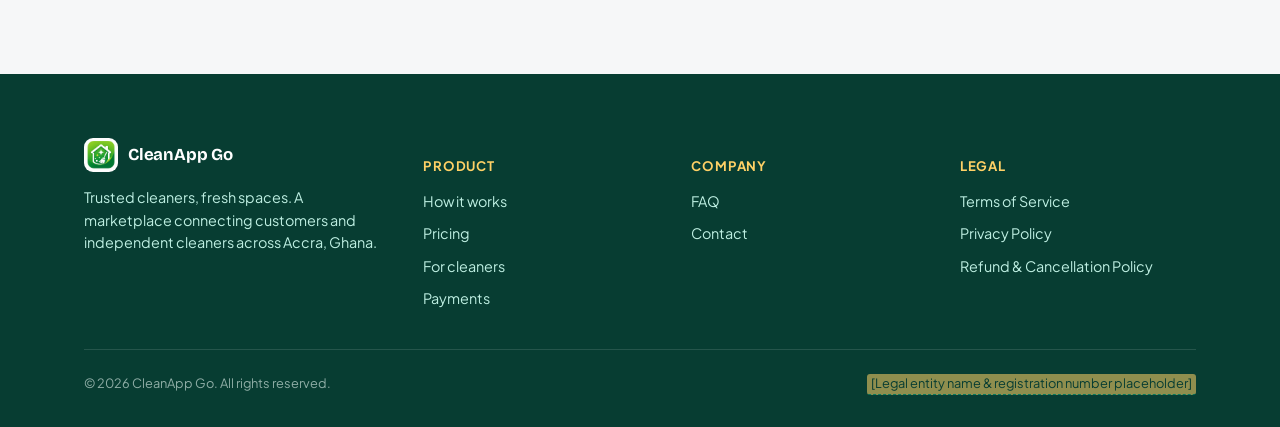
==== commit 8e2b4012: "Add coming-soon store banner and hero background treatment" ====
--- a/index.html
+++ b/index.html
@@ -50,6 +50,29 @@
   </div>
 </header>
 
+<div class="store-banner">
+  <div class="wrap">
+    <div class="store-banner-text">
+      <p class="eyebrow" style="color:var(--gold-400)">Launching soon</p>
+      <h2>Coming soon to Google Play &amp; the App Store.</h2>
+      <p>CleanApp Go is finishing testing in Accra. Leave your email and we'll notify you the day it's live.</p>
+    </div>
+    <div class="store-banner-actions">
+      <div class="store-badges">
+        <span class="store-badge">
+          <svg width="22" height="22" viewBox="0 0 24 24" fill="none" aria-hidden="true"><path d="M4 3.5l14 8.5-14 8.5V3.5z" fill="currentColor"/></svg>
+          <span><small>GET IT ON</small>Google Play</span>
+        </span>
+        <span class="store-badge">
+          <svg width="20" height="20" viewBox="0 0 24 24" fill="none" aria-hidden="true"><rect x="5" y="2" width="14" height="20" rx="3" stroke="currentColor" stroke-width="1.6"/><circle cx="12" cy="18" r="1" fill="currentColor"/></svg>
+          <span><small>DOWNLOAD ON THE</small>App Store</span>
+        </span>
+      </div>
+      <a class="btn btn-light" href="#contact">Notify me at launch</a>
+    </div>
+  </div>
+</div>
+
 <main>
 
   <!-- ============ HERO ============ -->
--- a/css/style.css
+++ b/css/style.css
@@ -273,11 +273,102 @@
   top: 6px;
 }
 
+/* ---------- store banner ---------- */
+
+.store-banner {
+  background: var(--forest-950);
+  color: var(--mint-100);
+  border-bottom: 3px solid var(--gold-400);
+}
+
+.store-banner .wrap {
+  display: flex;
+  align-items: center;
+  justify-content: space-between;
+  gap: 32px;
+  padding: 28px 24px;
+  flex-wrap: wrap;
+}
+
+.store-banner-text {
+  max-width: 640px;
+}
+
+.store-banner-text h2 {
+  color: var(--white);
+  font-size: clamp(1.3rem, 2.4vw, 1.7rem);
+  margin-bottom: 6px;
+}
+
+.store-banner-text p {
+  color: var(--mint-200);
+  margin: 0;
+  font-size: 0.95rem;
+}
+
+.store-banner-actions {
+  display: flex;
+  align-items: center;
+  gap: 18px;
+  flex-wrap: wrap;
+}
+
+.store-badges {
+  display: flex;
+  gap: 12px;
+  flex-wrap: wrap;
+}
+
+.store-badge {
+  display: inline-flex;
+  align-items: center;
+  gap: 10px;
+  padding: 9px 16px;
+  border-radius: var(--radius-sm);
+  border: 1px solid rgba(255, 255, 255, 0.25);
+  color: var(--white);
+  font-weight: 700;
+  font-size: 1rem;
+  white-space: nowrap;
+  position: relative;
+  opacity: 0.85;
+}
+
+.store-badge::after {
+  content: "Soon";
+  position: absolute;
+  top: -9px;
+  right: -8px;
+  background: var(--gold-400);
+  color: var(--forest-950);
+  font-family: var(--font-mono);
+  font-size: 0.6rem;
+  font-weight: 700;
+  letter-spacing: 0.04em;
+  padding: 2px 6px;
+  border-radius: 999px;
+}
+
+.store-badge small {
+  display: block;
+  font-size: 0.58rem;
+  font-weight: 600;
+  letter-spacing: 0.06em;
+  color: var(--mint-200);
+  margin-bottom: 1px;
+}
+
 /* ---------- hero ---------- */
 
 .hero {
+  position: relative;
   padding: 76px 0 64px;
   overflow: hidden;
+  background:
+    radial-gradient(640px 420px at 88% -15%, rgba(60, 179, 113, 0.22), transparent 70%),
+    radial-gradient(520px 520px at -10% 95%, rgba(8, 122, 95, 0.14), transparent 70%),
+    radial-gradient(circle, rgba(60, 179, 113, 0.5) 1.4px, transparent 1.4px) 0 0 / 30px 30px,
+    var(--mist-50);
 }
 
 .hero .wrap {
@@ -1026,4 +1117,14 @@
   .cta-band {
     padding: 36px 24px;
   }
-}
+
+  .store-banner .wrap {
+    justify-content: center;
+    text-align: center;
+    padding: 24px 20px;
+  }
+
+  .store-banner-actions {
+    justify-content: center;
+  }
+}
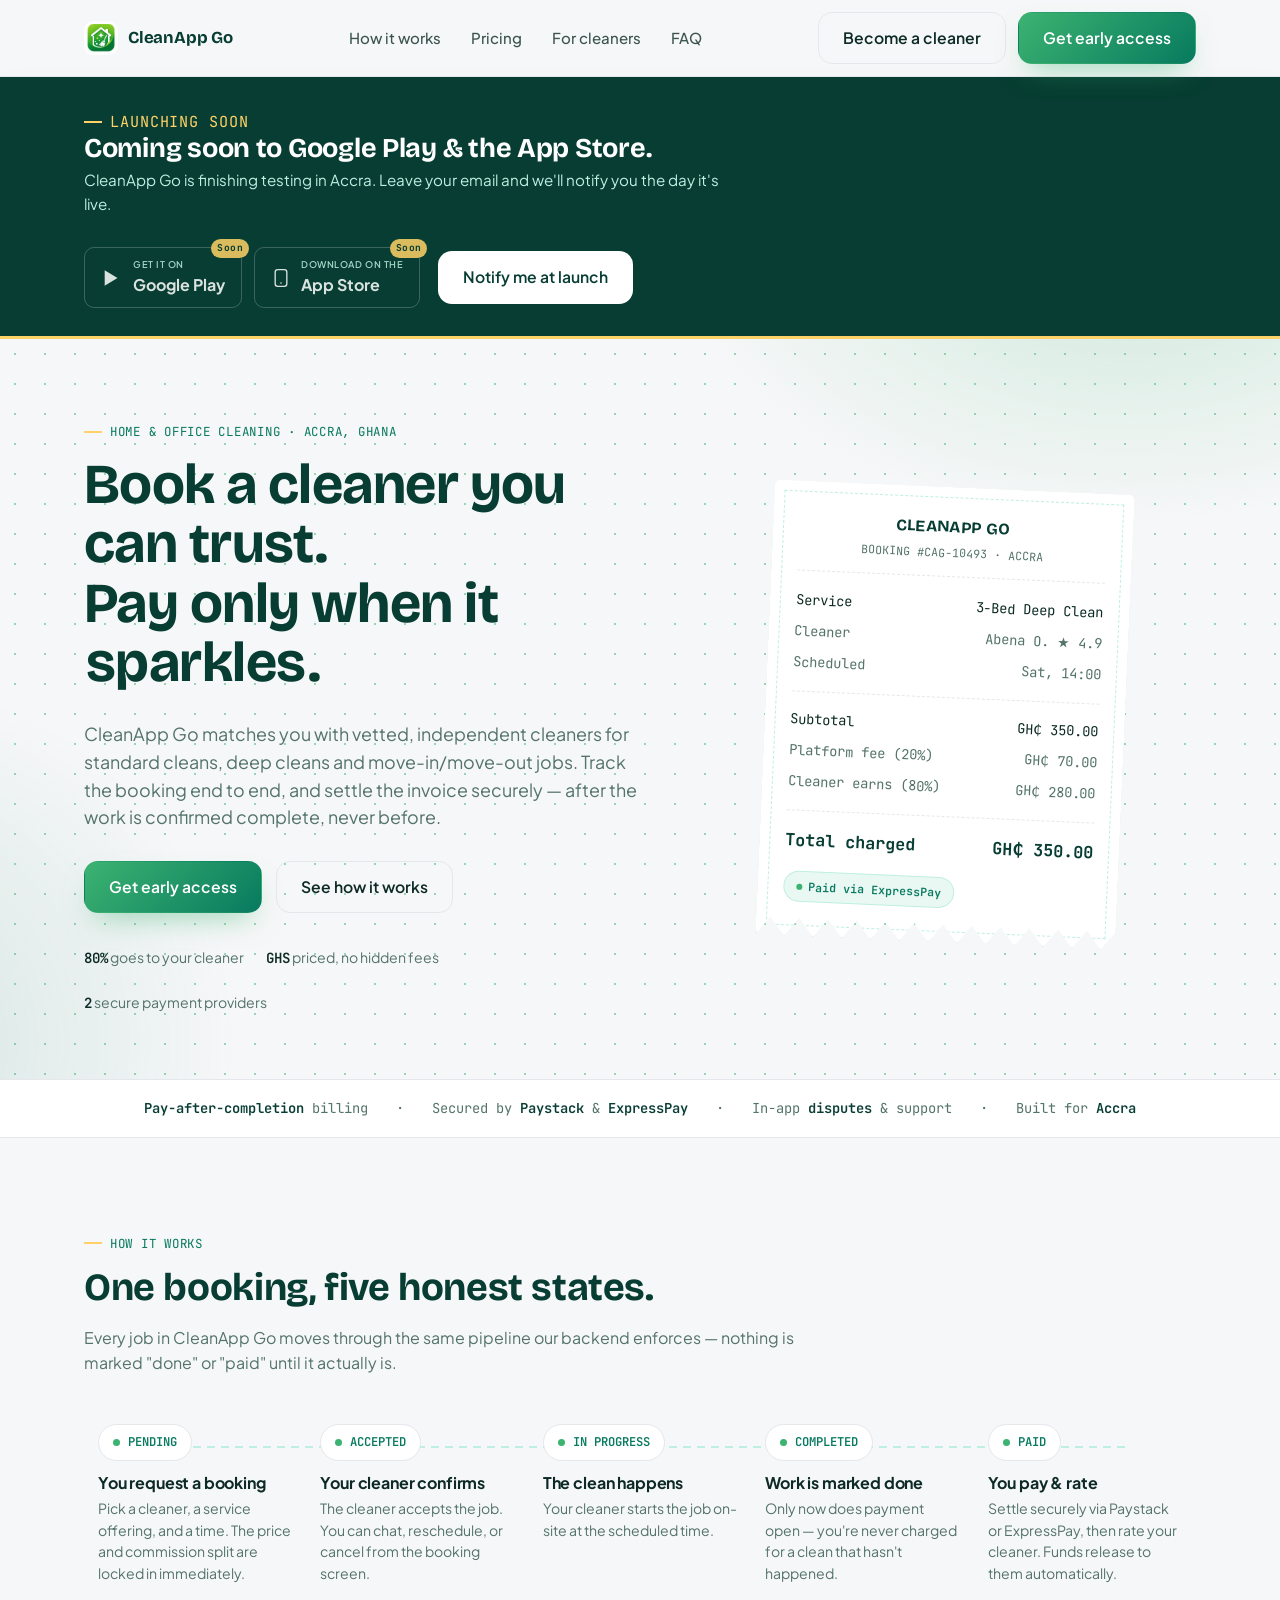
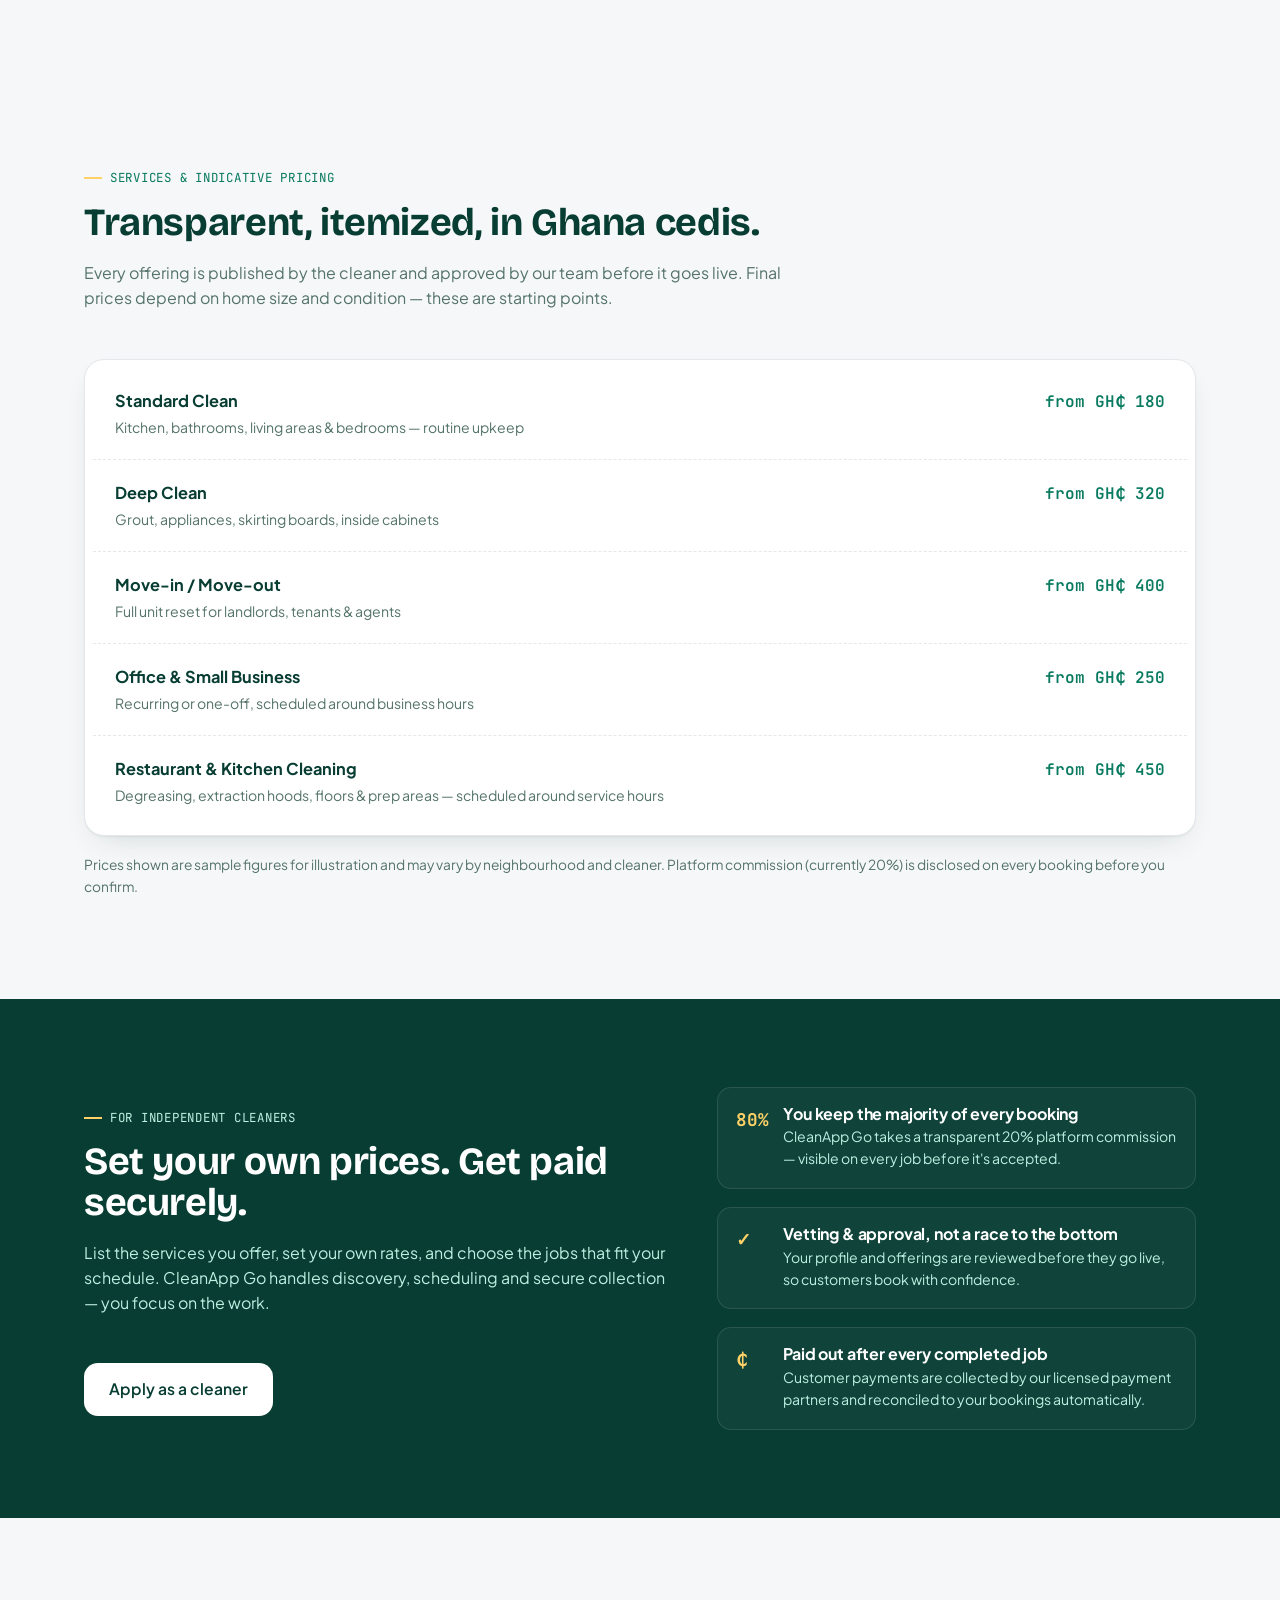
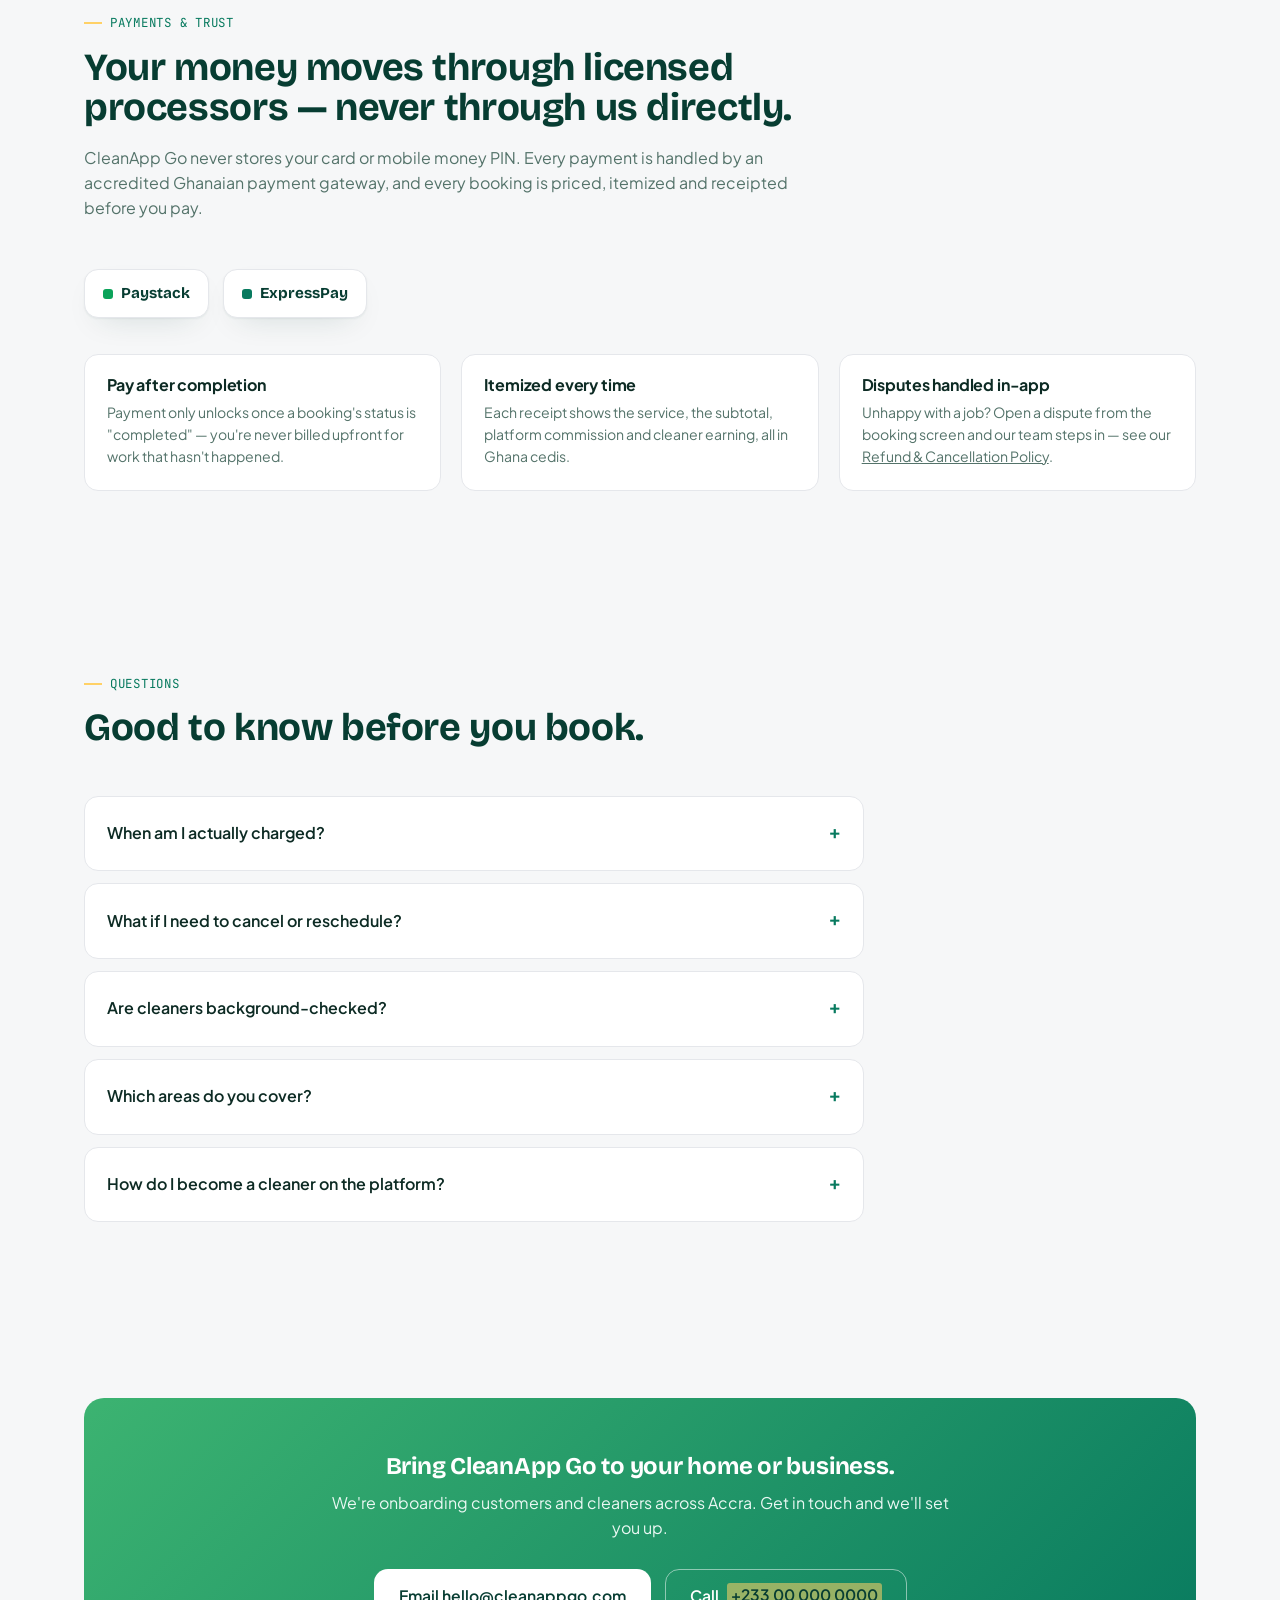
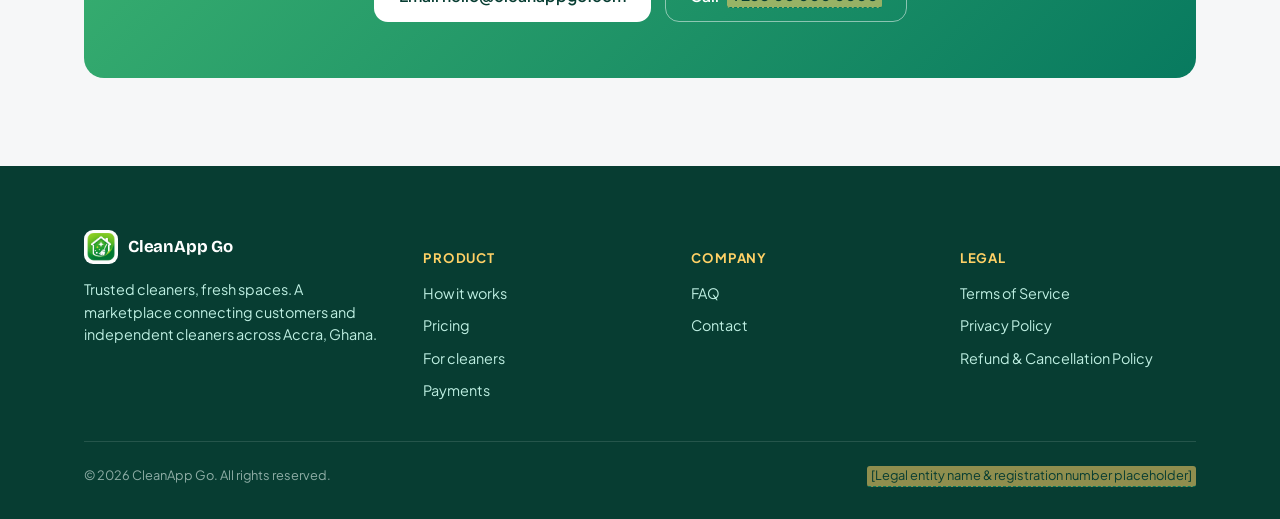
==== commit 36250574: "Add restaurant and commercial kitchen cleaning service" ====
--- a/index.html
+++ b/index.html
@@ -219,6 +219,13 @@
             <div class="desc">Recurring or one-off, scheduled around business hours</div>
           </div>
           <div class="price">from GH₵ 250</div>
+        </div>
+        <div class="service-line">
+          <div>
+            <div class="name">Restaurant &amp; Kitchen Cleaning</div>
+            <div class="desc">Degreasing, extraction hoods, floors &amp; prep areas — scheduled around service hours</div>
+          </div>
+          <div class="price">from GH₵ 450</div>
         </div>
       </div>
       <p class="price-note">Prices shown are sample figures for illustration and may vary by neighbourhood and cleaner. Platform commission (currently 20%) is disclosed on every booking before you confirm.</p>
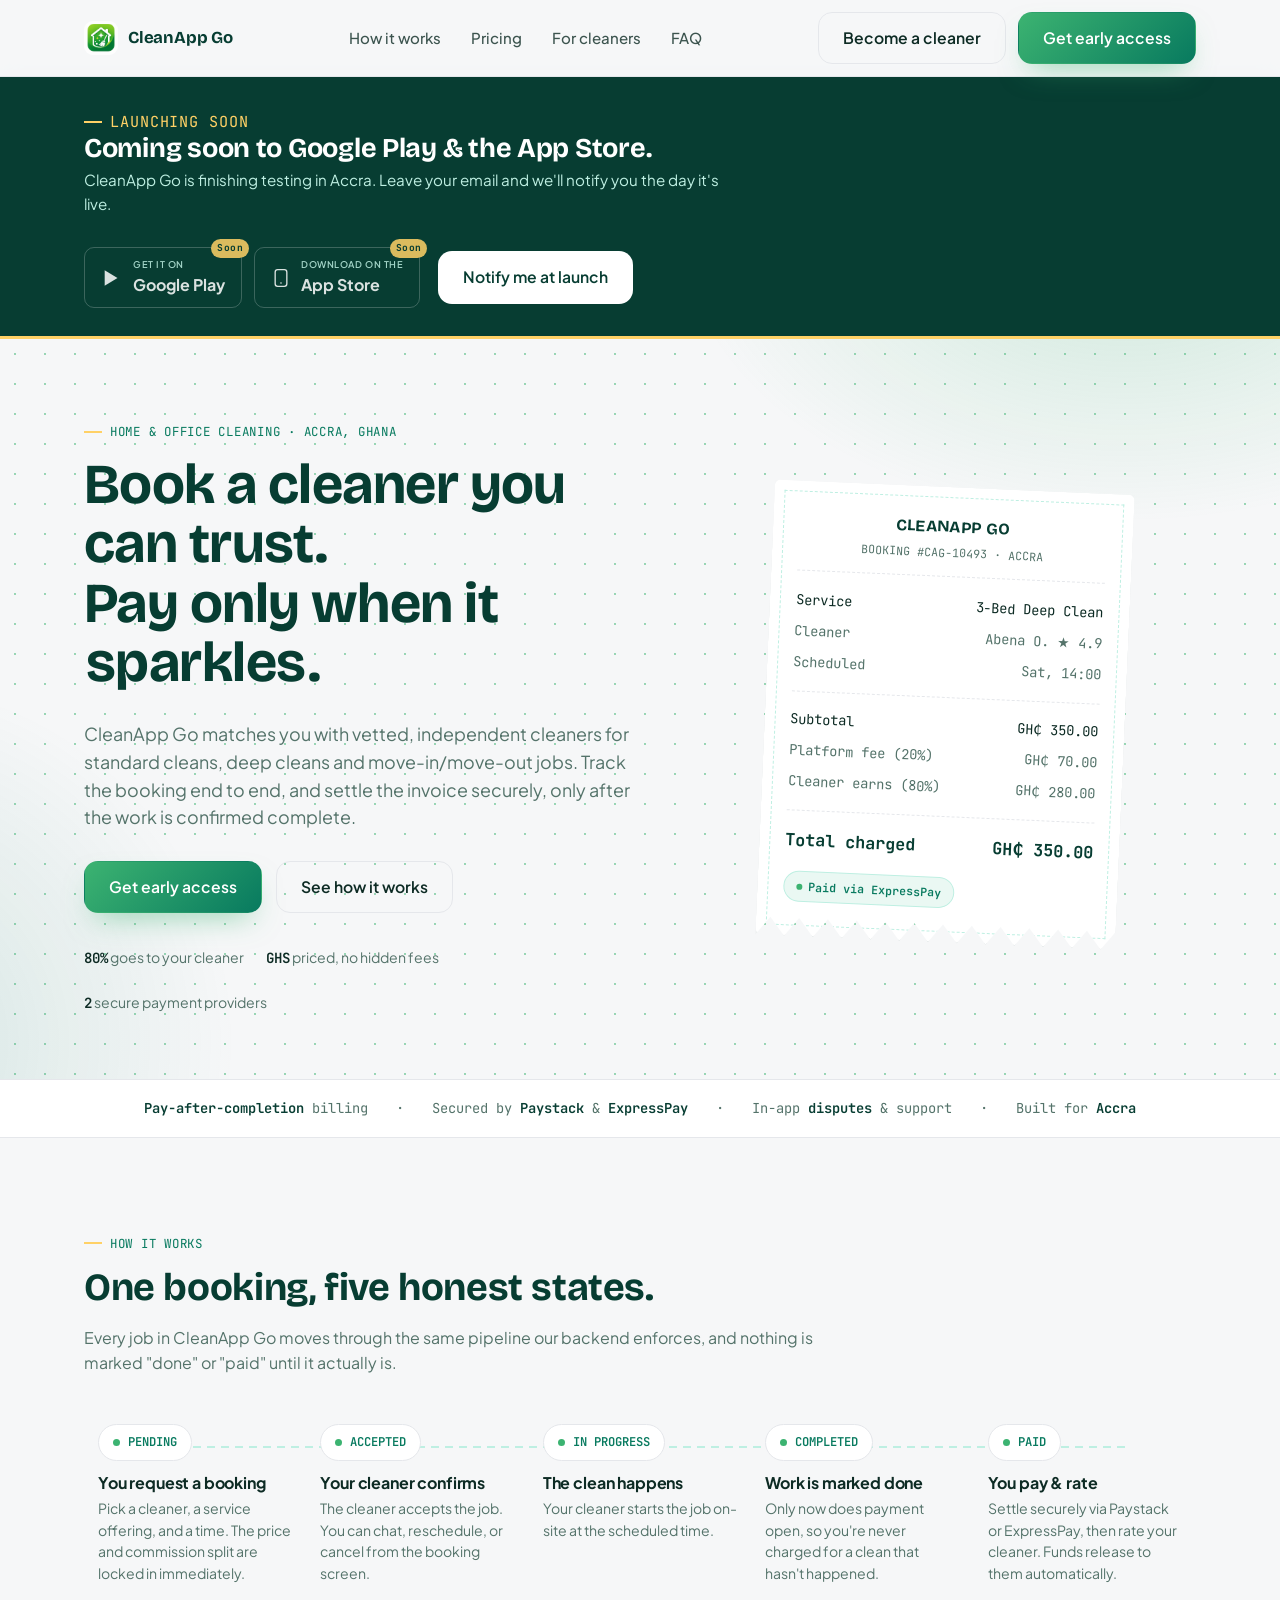
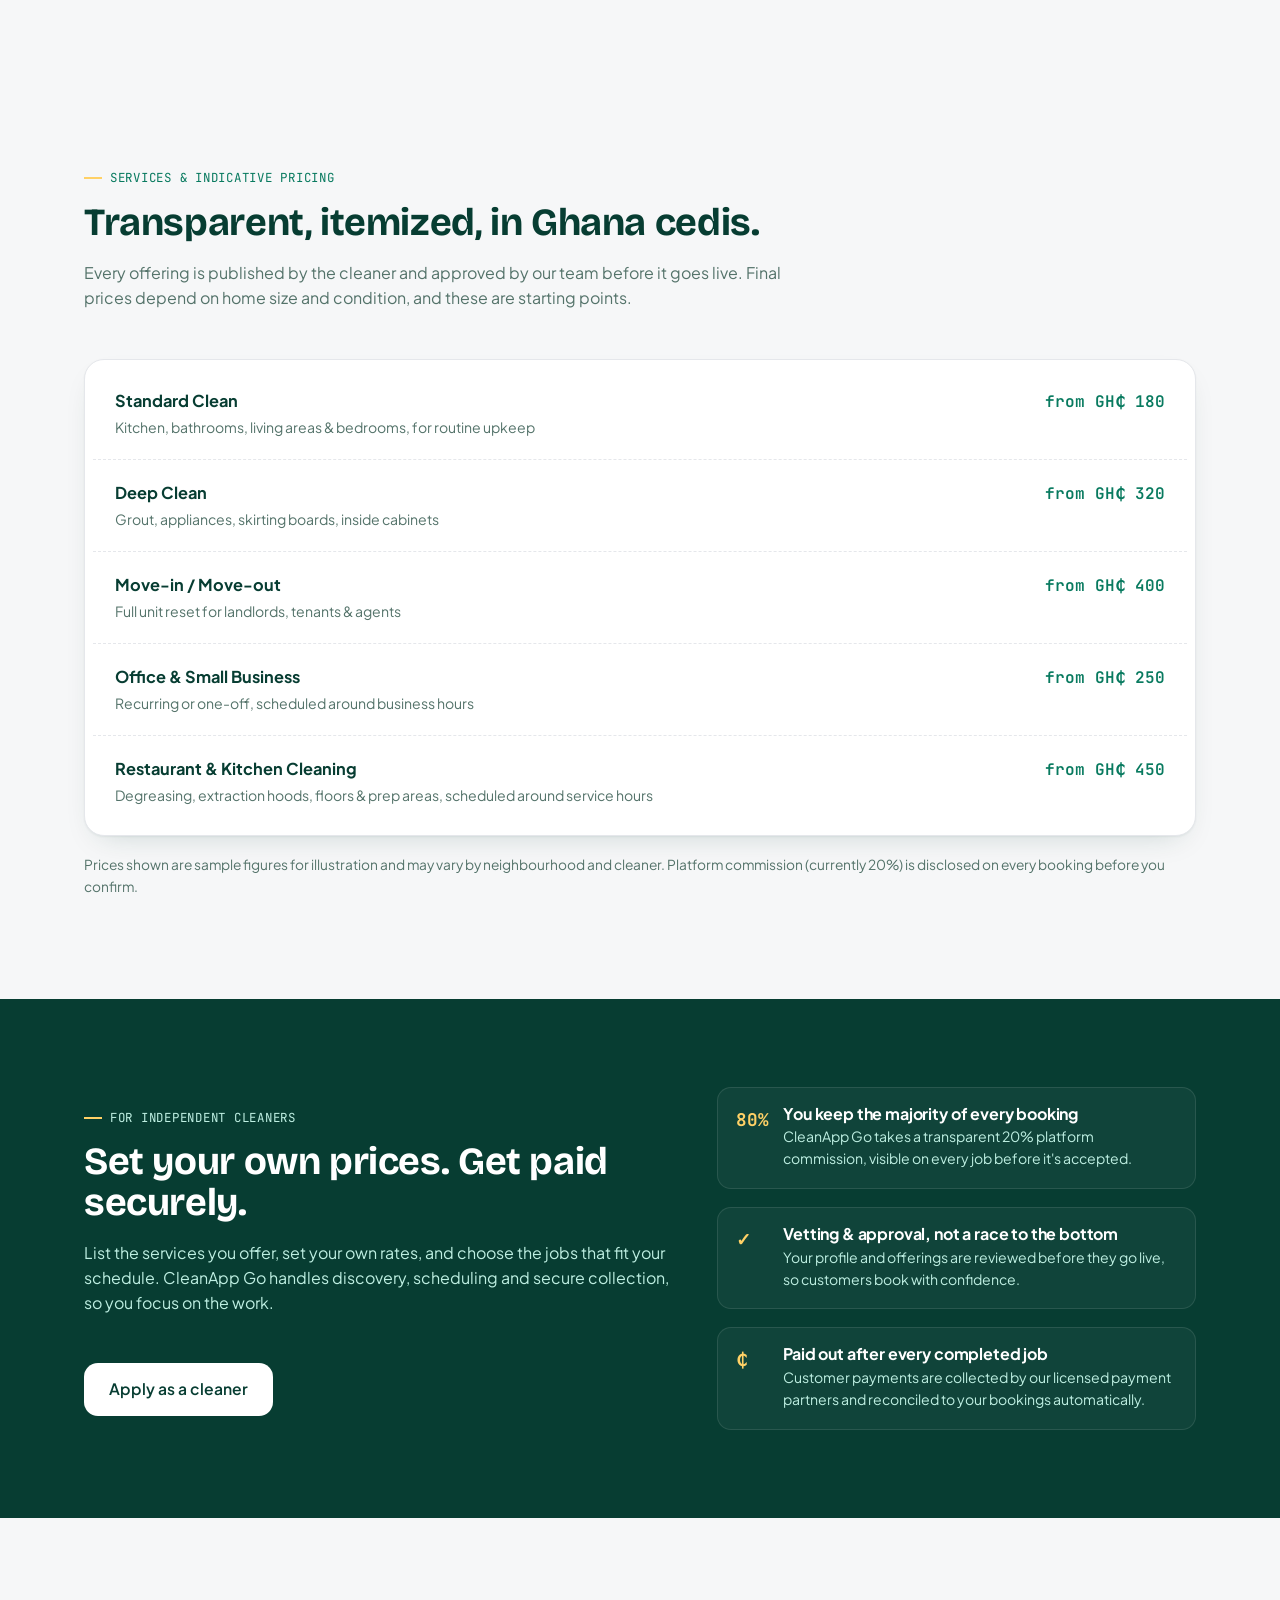
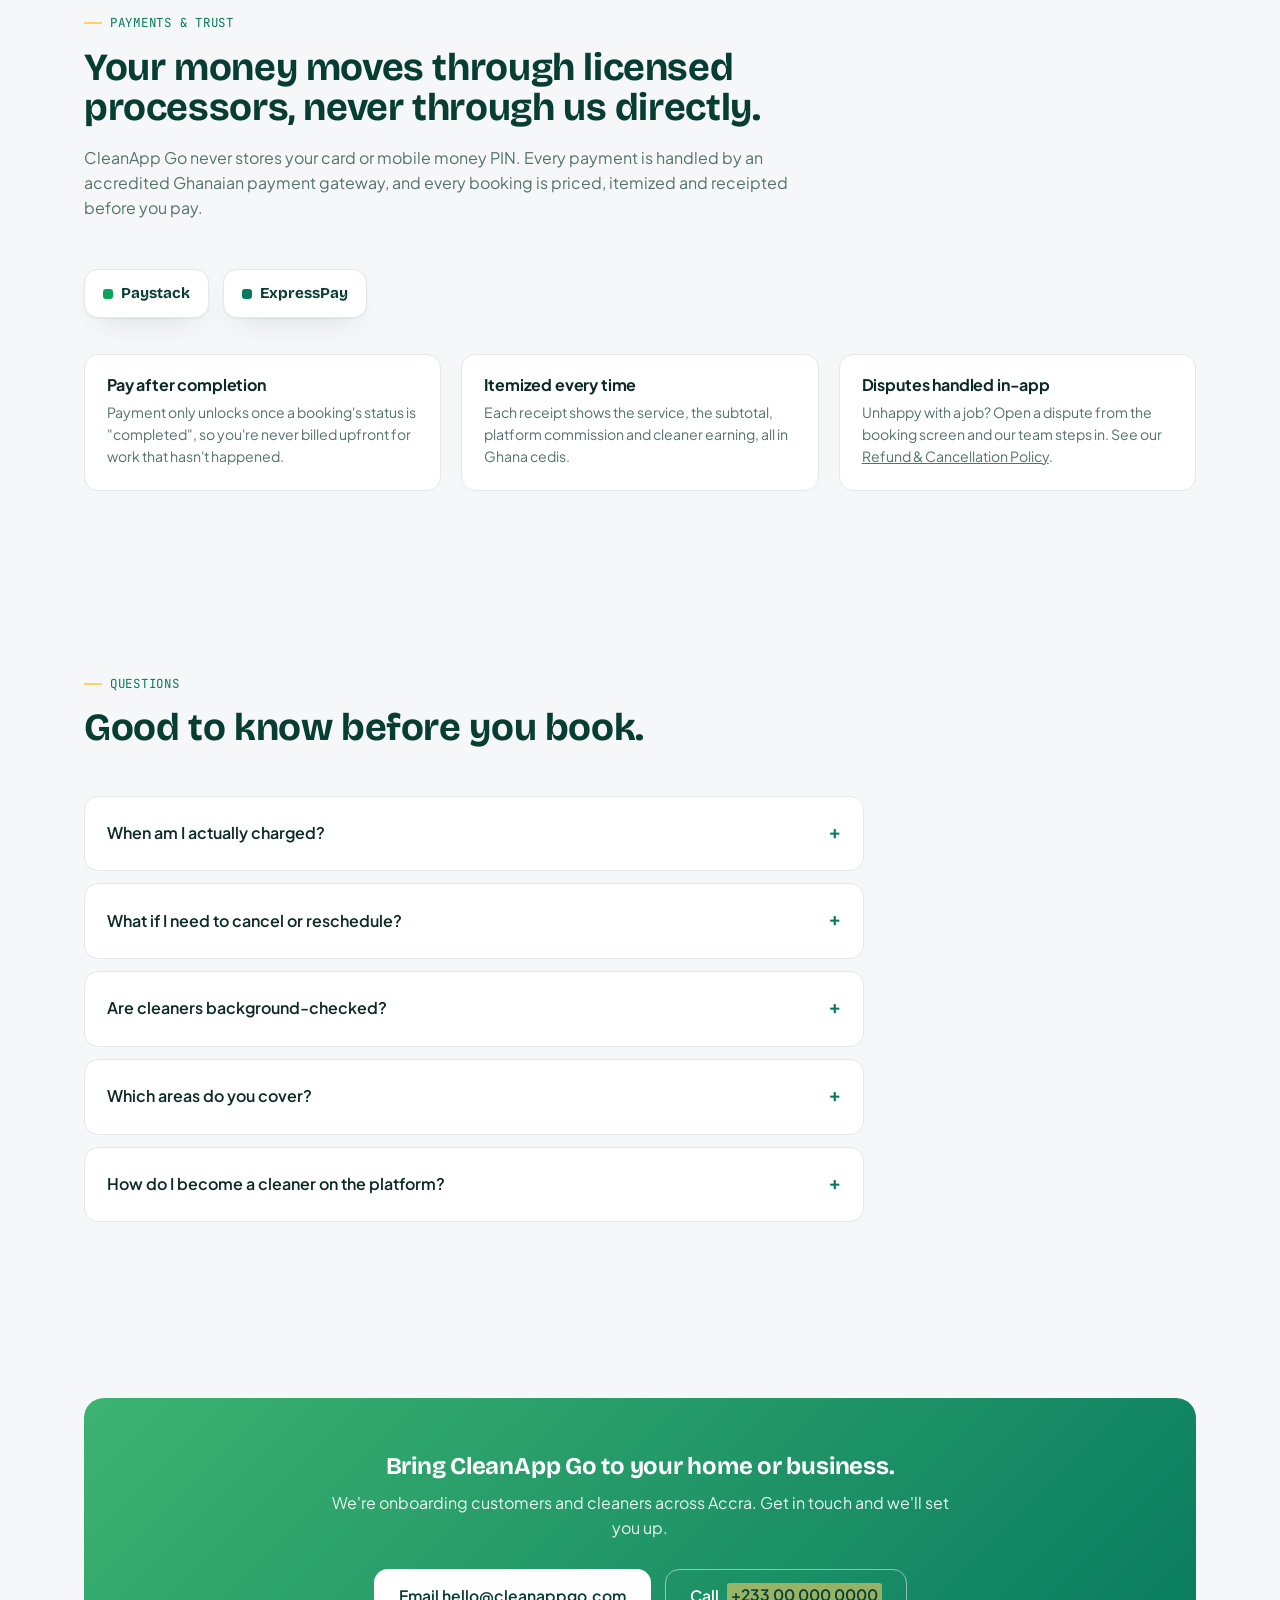
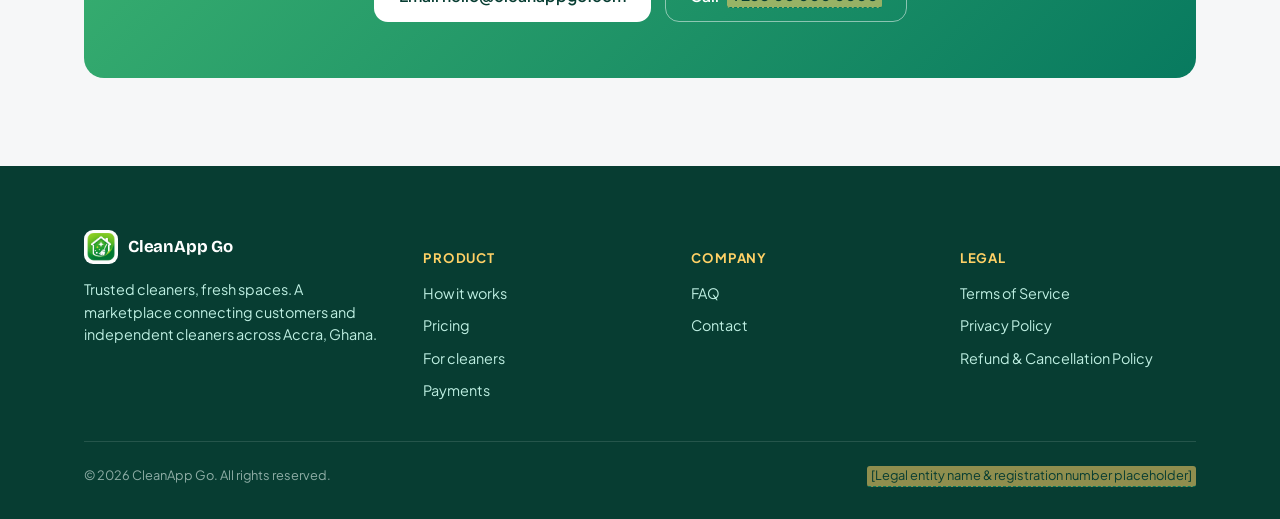
==== commit 79eb4dfe: "Fix mobile nav/receipt overflow, remove em-dashes, fix OG meta and add sitemap" ====
--- a/index.html
+++ b/index.html
@@ -3,7 +3,7 @@
 <head>
 <meta charset="utf-8" />
 <meta name="viewport" content="width=device-width, initial-scale=1" />
-<title>CleanApp Go — Trusted cleaners, fresh spaces in Accra</title>
+<title>CleanApp Go: Trusted cleaners, fresh spaces in Accra</title>
 <meta name="description" content="CleanApp Go connects Accra homes and offices with vetted, independent cleaners. Book in minutes, track the job, and pay securely by Paystack or ExpressPay only once it's done." />
 
 <link rel="icon" type="image/x-icon" href="/icons/favicon.ico" />
@@ -14,10 +14,14 @@
 <meta name="theme-color" content="#073D32" />
 
 <meta property="og:type" content="website" />
-<meta property="og:title" content="CleanApp Go — Trusted cleaners, fresh spaces in Accra" />
+<meta property="og:url" content="https://www.cleangoservicesapp.com/" />
+<meta property="og:title" content="CleanApp Go: Trusted cleaners, fresh spaces in Accra" />
 <meta property="og:description" content="Book vetted, independent cleaners in Accra. Pay securely by Paystack or ExpressPay only after the job is confirmed done." />
-<meta property="og:image" content="/icons/og-image.jpg" />
+<meta property="og:image" content="https://www.cleangoservicesapp.com/icons/og-image.jpg" />
 <meta name="twitter:card" content="summary_large_image" />
+<meta name="twitter:title" content="CleanApp Go: Trusted cleaners, fresh spaces in Accra" />
+<meta name="twitter:description" content="Book vetted, independent cleaners in Accra. Pay securely by Paystack or ExpressPay only after the job is confirmed done." />
+<meta name="twitter:image" content="https://www.cleangoservicesapp.com/icons/og-image.jpg" />
 
 <link rel="preconnect" href="https://fonts.googleapis.com" />
 <link rel="preconnect" href="https://fonts.gstatic.com" crossorigin />
@@ -84,7 +88,7 @@
         <p class="hero-sub">
           CleanApp Go matches you with vetted, independent cleaners for standard cleans, deep
           cleans and move-in/move-out jobs. Track the booking end to end, and settle the invoice
-          securely — after the work is confirmed complete, never before.
+          securely, only after the work is confirmed complete.
         </p>
         <div class="hero-ctas">
           <a class="btn btn-primary" href="#contact">Get early access</a>
@@ -137,15 +141,15 @@
     </div>
   </div>
 
-  <!-- ============ HOW IT WORKS — the real booking pipeline ============ -->
+  <!-- ============ HOW IT WORKS: the real booking pipeline ============ -->
   <section id="how-it-works">
     <div class="wrap">
       <div class="section-head">
         <p class="eyebrow">How it works</p>
         <h2>One booking, five honest states.</h2>
         <p class="muted">
-          Every job in CleanApp Go moves through the same pipeline our backend enforces —
-          nothing is marked "done" or "paid" until it actually is.
+          Every job in CleanApp Go moves through the same pipeline our backend enforces,
+          and nothing is marked "done" or "paid" until it actually is.
         </p>
       </div>
 
@@ -168,7 +172,7 @@
         <div class="pipe-step">
           <span class="pipe-chip"><span class="dot"></span>COMPLETED</span>
           <h3>Work is marked done</h3>
-          <p>Only now does payment open — you're never charged for a clean that hasn't happened.</p>
+          <p>Only now does payment open, so you're never charged for a clean that hasn't happened.</p>
         </div>
         <div class="pipe-step">
           <span class="pipe-chip"><span class="dot"></span>PAID</span>
@@ -187,7 +191,7 @@
         <h2>Transparent, itemized, in Ghana cedis.</h2>
         <p class="muted">
           Every offering is published by the cleaner and approved by our team before it goes
-          live. Final prices depend on home size and condition — these are starting points.
+          live. Final prices depend on home size and condition, and these are starting points.
         </p>
       </div>
 
@@ -195,7 +199,7 @@
         <div class="service-line">
           <div>
             <div class="name">Standard Clean</div>
-            <div class="desc">Kitchen, bathrooms, living areas &amp; bedrooms — routine upkeep</div>
+            <div class="desc">Kitchen, bathrooms, living areas &amp; bedrooms, for routine upkeep</div>
           </div>
           <div class="price">from GH₵ 180</div>
         </div>
@@ -223,7 +227,7 @@
         <div class="service-line">
           <div>
             <div class="name">Restaurant &amp; Kitchen Cleaning</div>
-            <div class="desc">Degreasing, extraction hoods, floors &amp; prep areas — scheduled around service hours</div>
+            <div class="desc">Degreasing, extraction hoods, floors &amp; prep areas, scheduled around service hours</div>
           </div>
           <div class="price">from GH₵ 450</div>
         </div>
@@ -242,7 +246,7 @@
             <h2>Set your own prices. Get paid securely.</h2>
             <p class="muted">
               List the services you offer, set your own rates, and choose the jobs that fit your
-              schedule. CleanApp Go handles discovery, scheduling and secure collection — you
+              schedule. CleanApp Go handles discovery, scheduling and secure collection, so you
               focus on the work.
             </p>
           </div>
@@ -253,7 +257,7 @@
             <span class="fig">80%</span>
             <div>
               <h3>You keep the majority of every booking</h3>
-              <p>CleanApp Go takes a transparent 20% platform commission — visible on every job before it's accepted.</p>
+              <p>CleanApp Go takes a transparent 20% platform commission, visible on every job before it's accepted.</p>
             </div>
           </div>
           <div class="cleaner-point">
@@ -280,7 +284,7 @@
     <div class="wrap">
       <div class="section-head">
         <p class="eyebrow">Payments &amp; trust</p>
-        <h2>Your money moves through licensed processors — never through us directly.</h2>
+        <h2>Your money moves through licensed processors, never through us directly.</h2>
         <p class="muted">
           CleanApp Go never stores your card or mobile money PIN. Every payment is handled by an
           accredited Ghanaian payment gateway, and every booking is priced, itemized and
@@ -296,7 +300,7 @@
       <div class="trust-grid">
         <div class="trust-card">
           <h3>Pay after completion</h3>
-          <p>Payment only unlocks once a booking's status is "completed" — you're never billed upfront for work that hasn't happened.</p>
+          <p>Payment only unlocks once a booking's status is "completed", so you're never billed upfront for work that hasn't happened.</p>
         </div>
         <div class="trust-card">
           <h3>Itemized every time</h3>
@@ -304,7 +308,7 @@
         </div>
         <div class="trust-card">
           <h3>Disputes handled in-app</h3>
-          <p>Unhappy with a job? Open a dispute from the booking screen and our team steps in — see our <a href="/refund-policy.html">Refund &amp; Cancellation Policy</a>.</p>
+          <p>Unhappy with a job? Open a dispute from the booking screen and our team steps in. See our <a href="/refund-policy.html">Refund &amp; Cancellation Policy</a>.</p>
         </div>
       </div>
     </div>
@@ -337,7 +341,7 @@
         </details>
         <details class="faq-item">
           <summary>How do I become a cleaner on the platform?</summary>
-          <p>Reach out via the contact section below — we'll walk you through profile approval and listing your services.</p>
+          <p>Reach out via the contact section below and we'll walk you through profile approval and listing your services.</p>
         </details>
       </div>
     </div>
--- a/css/style.css
+++ b/css/style.css
@@ -135,6 +135,7 @@
   text-decoration: none;
   border: 1px solid transparent;
   cursor: pointer;
+  white-space: nowrap;
   transition: transform 0.15s ease, box-shadow 0.15s ease, background 0.15s ease;
 }
 
@@ -209,6 +210,7 @@
   font-weight: 700;
   font-size: 1.05rem;
   letter-spacing: -0.01em;
+  white-space: nowrap;
 }
 
 .nav-links {
@@ -1128,3 +1130,44 @@
     justify-content: center;
   }
 }
+
+@media (max-width: 480px) {
+  .site-nav .wrap {
+    height: auto;
+    min-height: 76px;
+    padding-top: 10px;
+    padding-bottom: 10px;
+  }
+
+  .brand-word {
+    display: none;
+  }
+
+  .nav-actions {
+    gap: 8px;
+  }
+
+  .nav-actions .btn-primary {
+    padding: 11px 16px;
+    font-size: 0.88rem;
+  }
+}
+
+@media (max-width: 400px) {
+  .receipt-stage {
+    padding: 14px;
+  }
+
+  .receipt {
+    padding: 22px 18px 28px;
+  }
+
+  .receipt-row,
+  .receipt-total {
+    font-size: 0.74rem;
+  }
+
+  .receipt-total {
+    font-size: 0.92rem;
+  }
+}
